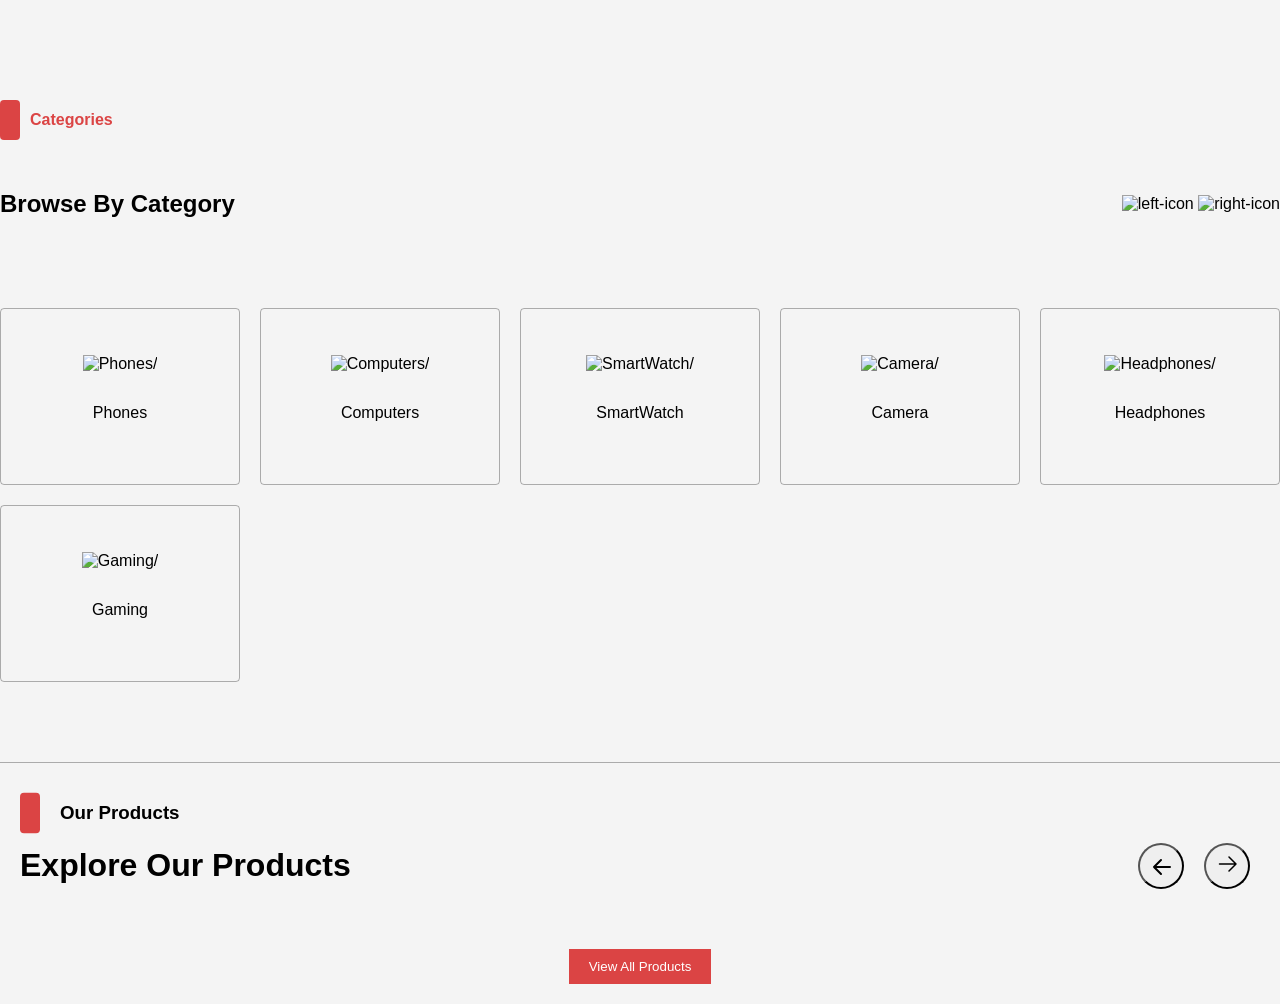
==== index.html @ 9761ca4b "[MA-6]  -added js,html and css for explore products" ====
<!DOCTYPE html>
<html lang="en">
  <head>
    <meta charset="UTF-8" />
    <meta name="viewport" content="width=device-width, initial-scale=1.0" />
    <title>Exclusive E-Commerce</title>
    <link rel="stylesheet" href="styles/shared.css" />
    <link rel="stylesheet" href="styles/index.css" />


  </head>
  <body>
    <div class="homepage-browse-category">
      <div class="homepage-title-boxes">
        <div class="red-box"></div>
        <h4>Categories</h4>
      </div>
      <div class="browse-by-title">
        <h2>Browse By Category</h2>
        <div class="left-right-icons">
          <img
            src="images/Fill With Left Arrow.png"
            alt="left-icon"
            class="move-to-left-icon"
            id="move-to-left-icon-id"
          />
          <img
            src="images/Fill with Right Arrow.png"
            alt="right-icon"
            class="move-to-right-icon"
            id="move-to-right-icon-id"
          />
        </div>
      </div>
      <div class="category-boxes">
        <div class="category-box">
          <img src="images/Category-CellPhone.svg" alt="Phones/" />
          <p>Phones</p>
        </div>
        <div class="category-box">
          <img src="images/Category-Computer.svg" alt="Computers/" />
          <p>Computers</p>
        </div>
        <div class="category-box">
          <img src="images/Category-SmartWatch.svg" alt="SmartWatch/" />
          <p>SmartWatch</p>
        </div>
        <div class="category-box">
          <img src="images/Category-Camera.svg" alt="Camera/" />
          <p>Camera</p>
        </div>
        <div class="category-box">
          <img src="images/Category-Headphone.svg" alt="Headphones/" />
          <p>Headphones</p>
        </div>
        <div class="category-box">
          <img src="images/Category-Gamepad.svg" alt="Gaming/" />
          <p>Gaming</p>
        </div>
      </div>
    </div>
    <section class="product-section">
      <span class="head-span"
        ><img class="head-span-img" src="images/redrec.svg" />
        <h3>Our Products</h3></span
      >

      <div class="header">
        <h1>Explore Our Products</h1>
        <div class="navigation">
          <button id="prevBtn">
            <img class="previmg" src="images/arrow2.svg" />
          </button>
          <button id="nextBtn">
            <img class="previmg" src="images/arrow.svg" />
          </button>
        </div>
      </div>
      <div class="products-container" id="productsContainer"></div>
      <button class="view-all-btn" id="viewAllBtn">View All Products</button>
    </section>
    <div id="notification" class="notification"></div>
    <script src="app.js"></script>
  </body>
</html>
---- styles/index.css ----
.homepage-title-boxes {
  display: flex;
  align-items: center;
  margin-top: 90px;
  margin-bottom: 20px;
}
.homepage-title-boxes div {
  width: 20px;
  height: 40px;
  background-color: #db4444;
  margin-right: 10px;
  border-radius: 4px;
}
.homepage-title-boxes h4 {
  font-family: "Poppins", sans-serif;
  font-weight: 600;
  font-style: normal;
  color: #db4444;
  font-size: 16px;
}
.browse-by-title {
  display: flex;
  justify-content: space-between;
  align-items: center;
  margin-bottom: 70px;
}
.browse-by-container {
  font-family: "Poppins", sans-serif;
}
.category-boxes {
  display: grid;
  grid-template-columns: repeat(auto-fill, minmax(200px, 1fr));
  gap: 20px;
  padding-bottom: 80px;
  border-bottom: 1px solid rgba(0, 0, 0, 0.3);
}
.category-box {
  height: 175px;
  border: 1px solid rgba(0, 0, 0, 0.3);
  display: flex;
  flex-direction: column;
  gap: 15px;
  justify-content: center;
  align-items: center;
  border-radius: 4px;
  transition: transform 0.5s ease;
}
.homepage-browse-category {
  margin: 0 auto;
  max-width: 1300px;
}
body {
  font-family: Arial, sans-serif;
  background-color: #f4f4f4;
  margin: 0;
  padding: 0;
}

.product-section {
  text-align: center;
  padding: 20px;
}

.header {
  display: flex;
  align-items: center;
  justify-content: space-between;
  margin-bottom: 20px;
  flex-wrap: wrap;
}

.header h1 {
  font-size: 2em;
  margin: 0;
}

.navigation {
  display: flex;
}

.products-container {
  display: grid;
  grid-template-columns: repeat(4, 1fr);
  gap: 10px;
  justify-items: center;
  margin-bottom: 20px;
  flex-wrap: wrap;
}

.product {
  background-color: #fff;
  border: 1px solid #ddd;
  padding: 10px;
  box-sizing: border-box;
  text-align: left;
  width: 100%;
}

.product img {
  max-width: 100%;
  height: 200px;
  object-fit: contain;
}

.product h2,
.product p {
  margin: 5px 0;
}

.product .price {
  color: #db4444;
  font-weight: bold;
}

.product .rating {
  display: flex;
  align-items: center;
  justify-content: flex-start;
  gap: 5px;
  color: gold;
}

.product .rating span {
  color: black;
}

.product button {
  margin-top: 10px;
  padding: 10px;
  width: 100%;
  border: none;
  cursor: pointer;
}

.product .wishlist-btn {
  background-color: #00796b;
  color: #fff;
}

.product .cart-btn {
  background-color: #3f51b5;
  color: #fff;
}

.navigation button {
  padding: 10px 10px;
  margin: 0 10px;
  background-color: none;
  color: black;
  cursor: pointer;
  width: 46px;
  height: 46px;
  border-radius: 50px;
  align-items: center;
}

.view-all-btn {
  padding: 10px 20px;
  background-color: #db4444;
  color: #fff;
  border: none;
  cursor: pointer;
  margin-top: 20px;
}

.notification {
  position: fixed;
  bottom: 20px;
  left: 50%;
  transform: translateX(-50%);
  background-color: #333;
  color: #fff;
  padding: 10px 20px;
  display: none;
  z-index: 1000;
  border-radius: 5px;
}

@media screen and (max-width: 600px) {
  .products-container {
    grid-template-columns: repeat(2, 1fr);
  }
}

.head-span {
  display: flex;
  flex-direction: row;
  gap: 20px;
}
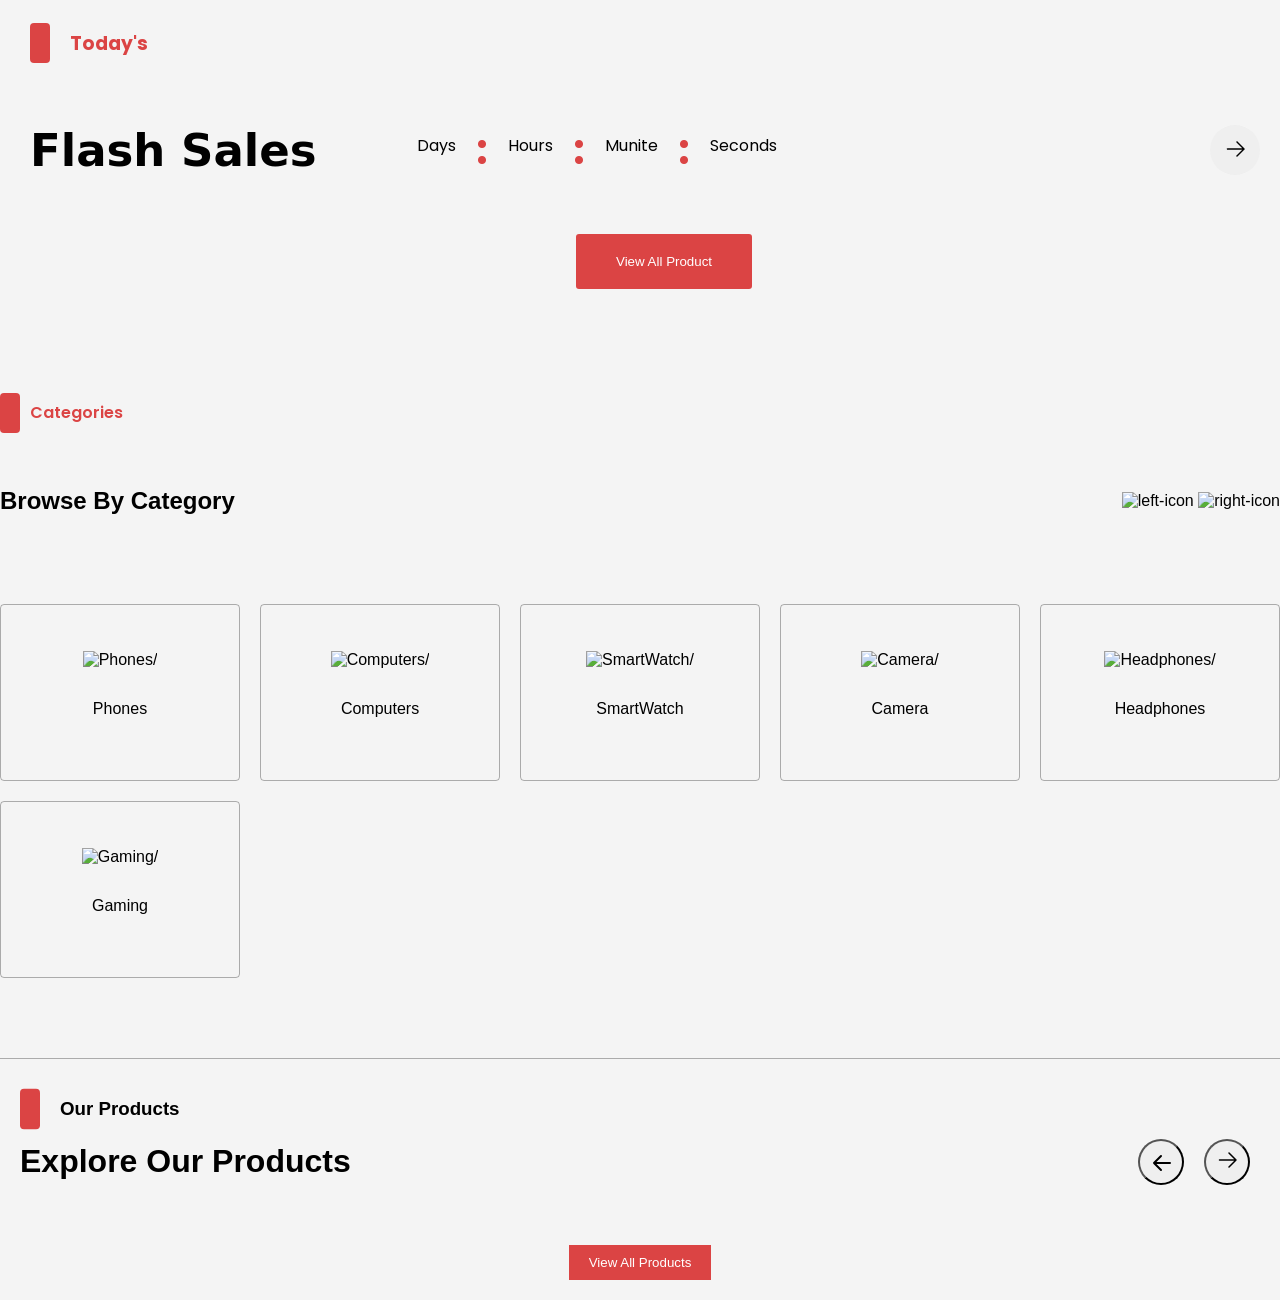
==== commit 80f457f8: "Merge branch 'master' into Taha/MA-6" ====
--- a/index.html
+++ b/index.html
@@ -8,8 +8,67 @@
     <link rel="stylesheet" href="styles/index.css" />
 
 
+    <link rel="preconnect" href="https://fonts.googleapis.com">
+  <link rel="preconnect" href="https://fonts.gstatic.com" crossorigin>
+  <link
+    href="https://fonts.googleapis.com/css2?family=Poppins:ital,wght@0,100;0,200;0,300;0,400;0,500;0,600;0,700;0,800;0,900;1,100;1,200;1,300;1,400;1,500;1,600;1,700;1,800;1,900&display=swap"
+    rel="stylesheet">
+
   </head>
   <body>
+    <!-- Umut Start Today Prodact-->
+  <div class="todaysProduct">
+    <div class="todaysProductTitle">
+      <div class="todaysProductLine"></div>
+      <h3 class="todaysTitle">Today's</h3>
+    </div>
+    <div class="todayFlashSales">
+      <div class="tfsTitle">
+        <h2>Flash Sales</h2>
+      </div>
+      <div class="todayProductTimer">
+        <div class="tfsDays">
+          <p>Days</p>
+          <h2 id="remainingDay"></h2>
+        </div>
+        <div class="tfsSection">
+          <h3>:</h3>
+        </div>
+        <div class="tfsHours">
+          <p>Hours</p>
+          <h2 id="remaininHours"></h2>
+        </div>
+        <div class="tfsSection">
+          <h3>:</h3>
+        </div>
+        <div class="tfsMunite">
+          <p>Munite</p>
+          <h2 id="remaininMinutes"></h2>
+        </div>
+        <div class="tfsSection">
+          <h3>:</h3>
+        </div>
+        <div class="tfsSeconds">
+          <p>Seconds</p>
+          <h2 id="remaininSeconds"></h2>
+        </div>
+        <div class="productDirection">
+          <div class="button-direction-prev">
+            <button class="direction-Button" id="prevButton"><img src="images/left.png" /></button>
+          </div>
+          <div class="button-direction-next">
+            <button class="direction-Button" id="nextButton"><img src="images/right.png" /></button>
+          </div>
+        </div>
+      </div>
+    </div>
+    <div class="product-Flash-Sale-Container" id="productFlashSaleContainer">
+    </div>
+  </div>
+  <div class="productButton">
+    <input type="button" class="productViewButton" value="View All Product">
+  </div>
+  <!-- Umut End Today Prodact-->
     <div class="homepage-browse-category">
       <div class="homepage-title-boxes">
         <div class="red-box"></div>
@@ -82,4 +141,4 @@
     <div id="notification" class="notification"></div>
     <script src="app.js"></script>
   </body>
-</html>
+</html>
--- a/styles/index.css
+++ b/styles/index.css
@@ -49,6 +49,7 @@
   margin: 0 auto;
   max-width: 1300px;
 }
+
 body {
   font-family: Arial, sans-serif;
   background-color: #f4f4f4;
@@ -187,3 +188,214 @@
   flex-direction: row;
   gap: 20px;
 }
+
+/* Umut Start Today's Product*/
+.todaysProduct {
+    position: relative;
+    align-items: center;
+    max-width: 1240px;
+    margin: auto;
+}
+
+.todaysProductTitle {
+    display: flex;
+    gap: 20px;
+    padding: 10px 0 0 10px;
+    text-align: center;
+    align-items: center;
+}
+
+.todaysProductLine {
+    width: 20px;
+    height: 40px;
+    border: 1px;
+    border-radius: 4px;
+    background-color: #DB4444;
+}
+
+.todaysTitle {
+    font-family: "Poppins", sans-serif;
+    color: #DB4444;
+}
+
+.todayFlashSales {
+    display: flex;
+    padding: 10px 0 0 10px;
+    gap: 100px;
+}
+
+.tfsTitle {
+    font-family: "Inter", system-ui, -apple-system, BlinkMacSystemFont, 'Segoe UI', Roboto, Oxygen, Ubuntu, Cantarell, 'Open Sans', 'Helvetica Neue', sans-serif;
+    font-size: 30px;
+}
+
+.todayProductTimer {
+    display: flex;
+    gap: 20px;
+    align-items: center;
+    line-height: 10px;
+    font-family: "Poppins", sans-serif;
+}
+
+.todayProductTimer>div>h2 {
+    font-size: 30px;
+    letter-spacing: 3px;
+}
+
+.tfsSection {
+    font-size: 35px;
+    color: #DB4444;
+}
+
+.productDirection {
+    display: flex;
+    position: absolute;
+    right: 0;
+    border: none;
+    gap: 15px;
+}
+
+.direction-Button {
+    width: 50px;
+    height: 50px;
+    border: none;
+    border-radius: 50%;
+    cursor: pointer;
+}
+
+#prevButton {
+    display: none;
+}
+
+.productViewButton {
+    padding: 20px 40px;
+    margin-left: 45%;
+    margin-right: 45%;
+    margin-top: 20px;
+    border-radius: 3px;
+    border: none;
+    cursor: pointer;
+    background-color: #DB4444;
+    color: #fff;
+}
+
+.product-Flash-Sale-Container {
+    display: flex;
+    max-width: 1300px;
+    overflow-x: auto;
+    gap: 30px;
+}
+
+.product-card {
+    justify-content: center;
+    margin: 10px 10px;
+
+}
+
+.product-Flash-Sale-Container::-webkit-scrollbar {
+    display: none;
+}
+
+.img-container>img {
+    position: relative;
+    overflow: hidden;
+    width: 270px;
+    height: 270px;
+    z-index: -1;
+}
+
+.add-card {
+    transition: all 0s ease-in-out;
+    transform: translate(0, 100%);
+    color: white;
+    text-align: center;
+    cursor: pointer;
+
+}
+
+.img-container:hover .add-card {
+    transition: all 1s ease-in-out;
+    transform: translate(0, 0);
+    background-color: #000000;
+    color: #fff;
+}
+
+.product-title {
+    font-family: "Poppins", sans-serif;
+    font-size: 14px;
+    height: 50px;
+    justify-content: center;
+}
+
+.product-price {
+    display: flex;
+    align-items: center;
+    gap: 10px;
+    font-family: "Poppins", sans-serif;
+    color: #DB4444;
+    height: 30px;
+}
+
+.product-price_block {
+    color: #000000;
+    opacity: 50%;
+    text-decoration: line-through;
+}
+
+.product-stars {
+    display: flex;
+    align-items: center;
+    gap: 10px;
+}
+
+.product-stars_voting {
+    opacity: 50%;
+}
+
+.discountDetails {
+    position: relative;
+    top: -275px;
+    left: 0;
+    background-color: #DB4444;
+    width: 80px;
+    font-size: 20px;
+    text-align: center;
+    color: #fff;
+    font-family: "Poppins", sans-serif;
+    border-radius: 10px;
+    padding: 5px;
+}
+
+.favoriButton {
+    position: relative;
+    top: -380px;
+    right: -220px;
+    width: 20px;
+}
+
+#favori-Button {
+    width: 50px;
+    height: 50px;
+    border-radius: 50%;
+    cursor: pointer;
+    font-size: 40px;
+    color: black;
+    background-color: #fff;
+}
+
+@media (max-width: 900px) {
+    .todayFlashSales {
+        display: grid;
+        grid-template-columns: repeat(1, 1fr);
+        gap: 3px;
+        margin: 0 0 45px 0;
+    }
+
+    .productDirection {
+        left: 170px;
+        bottom: 590px;
+    }
+}
+
+/* Umut Start Today's Product*/
+
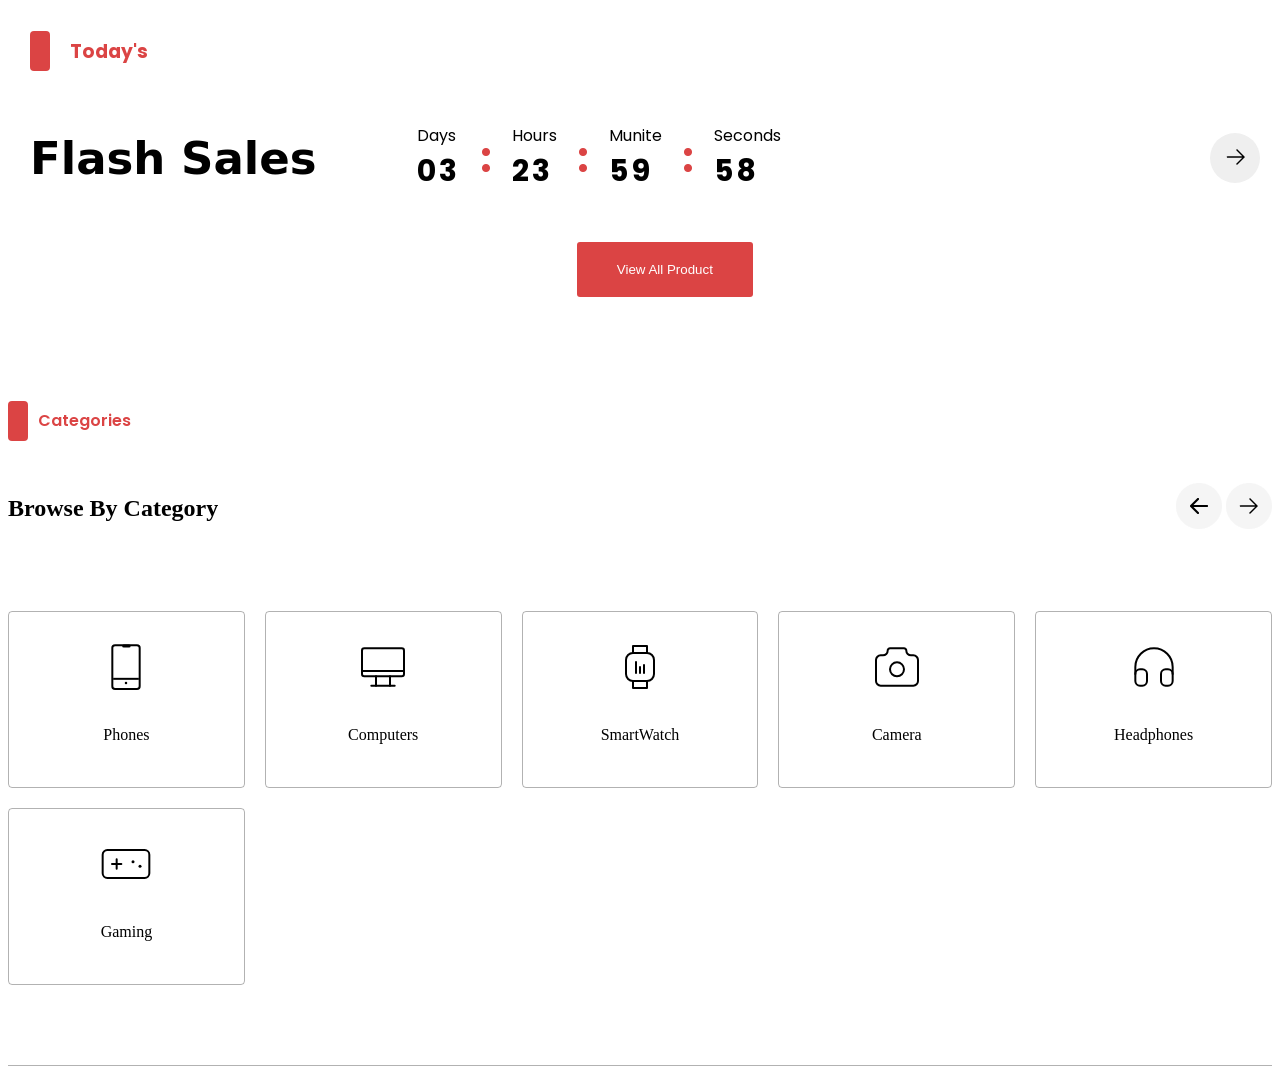
==== commit 426d8725: "Merge branch 'master' into Umut/MA-2-Homepage-Todays-Products" ====
--- a/index.html
+++ b/index.html
@@ -6,14 +6,11 @@
     <title>Exclusive E-Commerce</title>
     <link rel="stylesheet" href="styles/shared.css" />
     <link rel="stylesheet" href="styles/index.css" />
-
-
     <link rel="preconnect" href="https://fonts.googleapis.com">
   <link rel="preconnect" href="https://fonts.gstatic.com" crossorigin>
   <link
     href="https://fonts.googleapis.com/css2?family=Poppins:ital,wght@0,100;0,200;0,300;0,400;0,500;0,600;0,700;0,800;0,900;1,100;1,200;1,300;1,400;1,500;1,600;1,700;1,800;1,900&display=swap"
     rel="stylesheet">
-
   </head>
   <body>
     <!-- Umut Start Today Prodact-->
@@ -118,27 +115,6 @@
         </div>
       </div>
     </div>
-    <section class="product-section">
-      <span class="head-span"
-        ><img class="head-span-img" src="images/redrec.svg" />
-        <h3>Our Products</h3></span
-      >
-
-      <div class="header">
-        <h1>Explore Our Products</h1>
-        <div class="navigation">
-          <button id="prevBtn">
-            <img class="previmg" src="images/arrow2.svg" />
-          </button>
-          <button id="nextBtn">
-            <img class="previmg" src="images/arrow.svg" />
-          </button>
-        </div>
-      </div>
-      <div class="products-container" id="productsContainer"></div>
-      <button class="view-all-btn" id="viewAllBtn">View All Products</button>
-    </section>
-    <div id="notification" class="notification"></div>
     <script src="app.js"></script>
   </body>
 </html>
--- a/styles/index.css
+++ b/styles/index.css
@@ -50,145 +50,6 @@
   max-width: 1300px;
 }
 
-body {
-  font-family: Arial, sans-serif;
-  background-color: #f4f4f4;
-  margin: 0;
-  padding: 0;
-}
-
-.product-section {
-  text-align: center;
-  padding: 20px;
-}
-
-.header {
-  display: flex;
-  align-items: center;
-  justify-content: space-between;
-  margin-bottom: 20px;
-  flex-wrap: wrap;
-}
-
-.header h1 {
-  font-size: 2em;
-  margin: 0;
-}
-
-.navigation {
-  display: flex;
-}
-
-.products-container {
-  display: grid;
-  grid-template-columns: repeat(4, 1fr);
-  gap: 10px;
-  justify-items: center;
-  margin-bottom: 20px;
-  flex-wrap: wrap;
-}
-
-.product {
-  background-color: #fff;
-  border: 1px solid #ddd;
-  padding: 10px;
-  box-sizing: border-box;
-  text-align: left;
-  width: 100%;
-}
-
-.product img {
-  max-width: 100%;
-  height: 200px;
-  object-fit: contain;
-}
-
-.product h2,
-.product p {
-  margin: 5px 0;
-}
-
-.product .price {
-  color: #db4444;
-  font-weight: bold;
-}
-
-.product .rating {
-  display: flex;
-  align-items: center;
-  justify-content: flex-start;
-  gap: 5px;
-  color: gold;
-}
-
-.product .rating span {
-  color: black;
-}
-
-.product button {
-  margin-top: 10px;
-  padding: 10px;
-  width: 100%;
-  border: none;
-  cursor: pointer;
-}
-
-.product .wishlist-btn {
-  background-color: #00796b;
-  color: #fff;
-}
-
-.product .cart-btn {
-  background-color: #3f51b5;
-  color: #fff;
-}
-
-.navigation button {
-  padding: 10px 10px;
-  margin: 0 10px;
-  background-color: none;
-  color: black;
-  cursor: pointer;
-  width: 46px;
-  height: 46px;
-  border-radius: 50px;
-  align-items: center;
-}
-
-.view-all-btn {
-  padding: 10px 20px;
-  background-color: #db4444;
-  color: #fff;
-  border: none;
-  cursor: pointer;
-  margin-top: 20px;
-}
-
-.notification {
-  position: fixed;
-  bottom: 20px;
-  left: 50%;
-  transform: translateX(-50%);
-  background-color: #333;
-  color: #fff;
-  padding: 10px 20px;
-  display: none;
-  z-index: 1000;
-  border-radius: 5px;
-}
-
-@media screen and (max-width: 600px) {
-  .products-container {
-    grid-template-columns: repeat(2, 1fr);
-  }
-}
-
-.head-span {
-  display: flex;
-  flex-direction: row;
-  gap: 20px;
-}
-
 /* Umut Start Today's Product*/
 .todaysProduct {
     position: relative;
@@ -366,14 +227,14 @@
     padding: 5px;
 }
 
-.favoriButton {
+.favori-Button {
     position: relative;
     top: -380px;
     right: -220px;
     width: 20px;
 }
 
-#favori-Button {
+#favoriButton {
     width: 50px;
     height: 50px;
     border-radius: 50%;
@@ -397,5 +258,4 @@
     }
 }
 
-/* Umut Start Today's Product*/
-
+/* Umut Start Today's Product*/
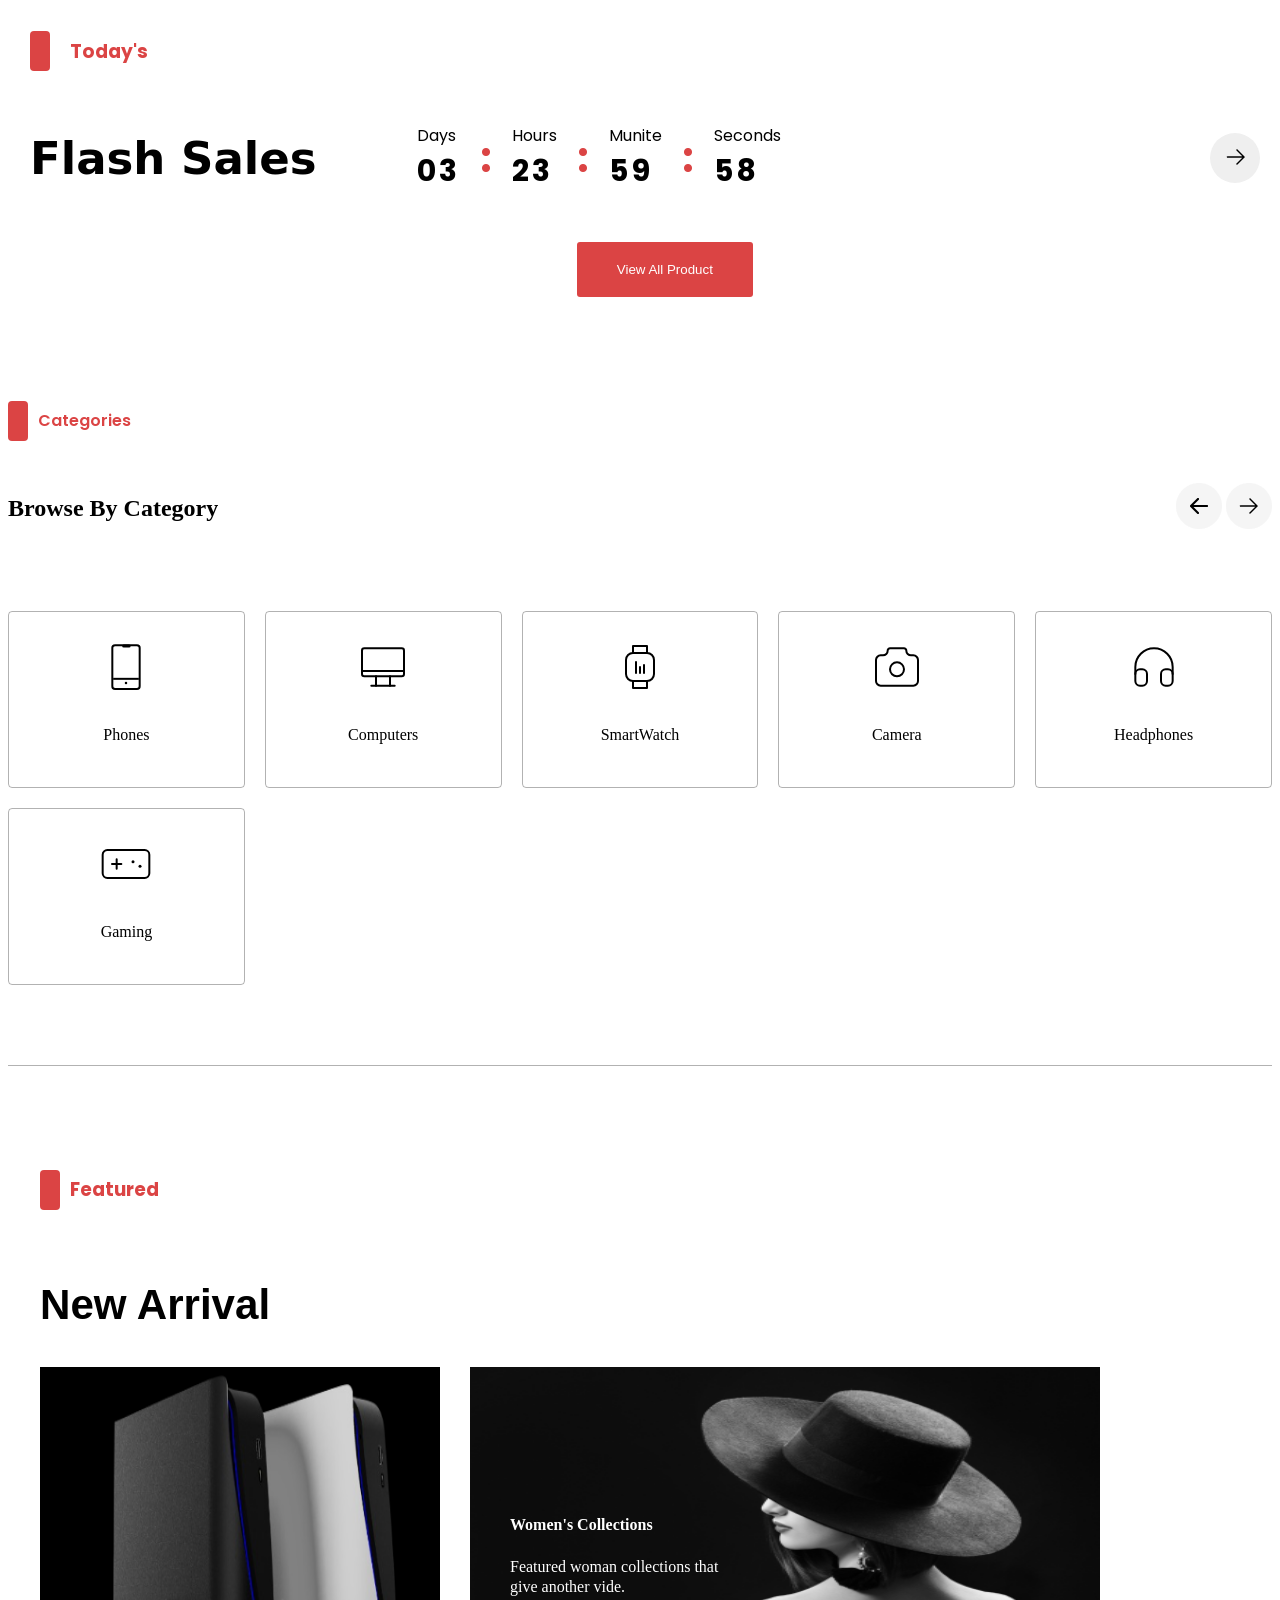
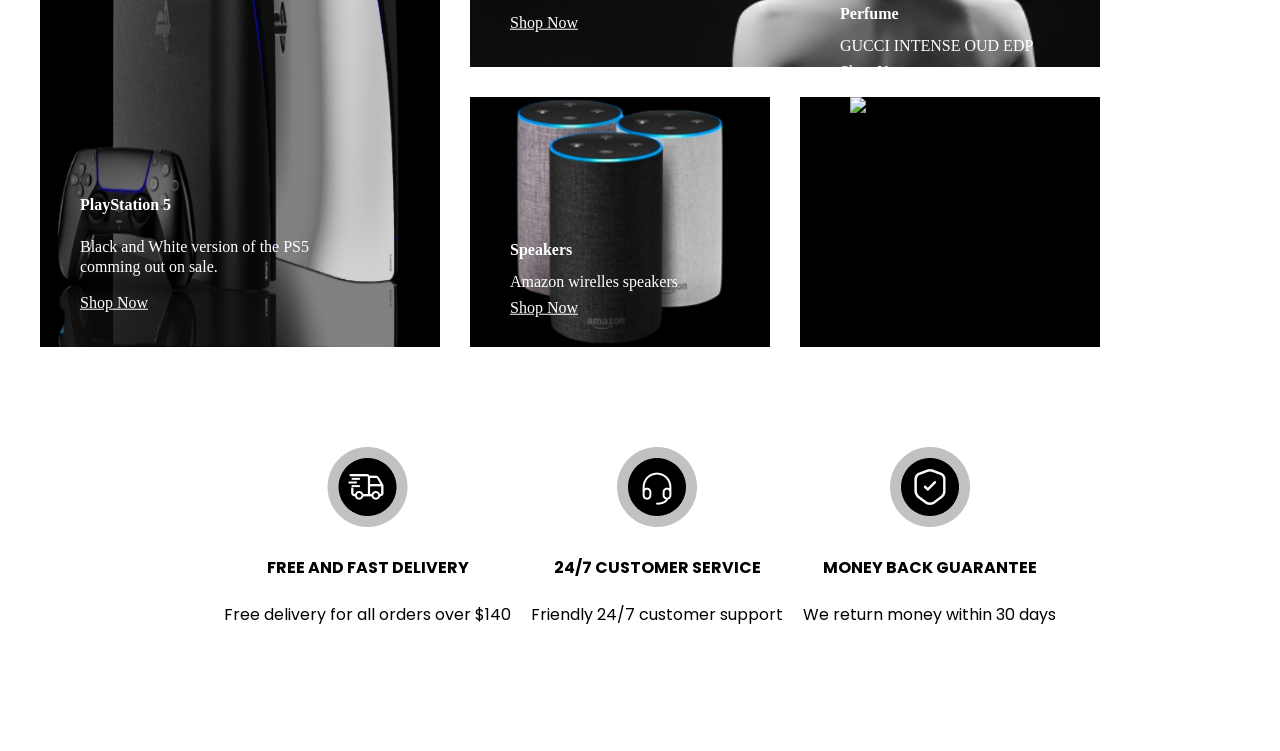
==== commit 83e8d746: "Update [MA-7]-Homepage New Arrivals Htlm & Css" ====
--- a/index.html
+++ b/index.html
@@ -1,19 +1,21 @@
 <!DOCTYPE html>
 <html lang="en">
-  <head>
-    <meta charset="UTF-8" />
-    <meta name="viewport" content="width=device-width, initial-scale=1.0" />
-    <title>Exclusive E-Commerce</title>
-    <link rel="stylesheet" href="styles/shared.css" />
-    <link rel="stylesheet" href="styles/index.css" />
-    <link rel="preconnect" href="https://fonts.googleapis.com">
+
+<head>
+  <meta charset="UTF-8" />
+  <meta name="viewport" content="width=device-width, initial-scale=1.0" />
+  <title>Exclusive E-Commerce</title>
+  <link rel="stylesheet" href="styles/shared.css" />
+  <link rel="stylesheet" href="styles/index.css" />
+  <link rel="preconnect" href="https://fonts.googleapis.com">
   <link rel="preconnect" href="https://fonts.gstatic.com" crossorigin>
   <link
     href="https://fonts.googleapis.com/css2?family=Poppins:ital,wght@0,100;0,200;0,300;0,400;0,500;0,600;0,700;0,800;0,900;1,100;1,200;1,300;1,400;1,500;1,600;1,700;1,800;1,900&display=swap"
     rel="stylesheet">
-  </head>
-  <body>
-    <!-- Umut Start Today Prodact-->
+</head>
+
+<body>
+  <!-- Umut Start Today Prodact-->
   <div class="todaysProduct">
     <div class="todaysProductTitle">
       <div class="todaysProductLine"></div>
@@ -66,55 +68,109 @@
     <input type="button" class="productViewButton" value="View All Product">
   </div>
   <!-- Umut End Today Prodact-->
-    <div class="homepage-browse-category">
-      <div class="homepage-title-boxes">
-        <div class="red-box"></div>
-        <h4>Categories</h4>
+  <div class="homepage-browse-category">
+    <div class="homepage-title-boxes">
+      <div class="red-box"></div>
+      <h4>Categories</h4>
+    </div>
+    <div class="browse-by-title">
+      <h2>Browse By Category</h2>
+      <div class="left-right-icons">
+        <img src="images/Fill With Left Arrow.png" alt="left-icon" class="move-to-left-icon"
+          id="move-to-left-icon-id" />
+        <img src="images/Fill with Right Arrow.png" alt="right-icon" class="move-to-right-icon"
+          id="move-to-right-icon-id" />
       </div>
-      <div class="browse-by-title">
-        <h2>Browse By Category</h2>
-        <div class="left-right-icons">
-          <img
-            src="images/Fill With Left Arrow.png"
-            alt="left-icon"
-            class="move-to-left-icon"
-            id="move-to-left-icon-id"
-          />
-          <img
-            src="images/Fill with Right Arrow.png"
-            alt="right-icon"
-            class="move-to-right-icon"
-            id="move-to-right-icon-id"
-          />
+    </div>
+    <div class="category-boxes">
+      <div class="category-box">
+        <img src="images/Category-CellPhone.svg" alt="Phones/" />
+        <p>Phones</p>
+      </div>
+      <div class="category-box">
+        <img src="images/Category-Computer.svg" alt="Computers/" />
+        <p>Computers</p>
+      </div>
+      <div class="category-box">
+        <img src="images/Category-SmartWatch.svg" alt="SmartWatch/" />
+        <p>SmartWatch</p>
+      </div>
+      <div class="category-box">
+        <img src="images/Category-Camera.svg" alt="Camera/" />
+        <p>Camera</p>
+      </div>
+      <div class="category-box">
+        <img src="images/Category-Headphone.svg" alt="Headphones/" />
+        <p>Headphones</p>
+      </div>
+      <div class="category-box">
+        <img src="images/Category-Gamepad.svg" alt="Gaming/" />
+        <p>Gaming</p>
+      </div>
+    </div>
+  </div>
+  <!-- Umut Start New Arrival-->
+  <div class="homepageNewArrivals">
+    <div class="homepage-title-boxes">
+      <div class="todaysProductLine"></div>
+      <h3 class="todaysTitle">Featured</h3>
+    </div>
+    <div class="new-arrival-title">
+      <h3>New Arrival</h3>
+    </div>
+    <div class="new-arrival-container">
+      <div class="new-arrival-box-ps">
+        <img src="images/ps5.png" alt="PS5" />
+        <div>
+          <h4>PlayStation 5</h4>
+          <p>Black and White version of the PS5 <br> comming out on sale.</p>
+          <a href="#">Shop Now</a>
         </div>
       </div>
-      <div class="category-boxes">
-        <div class="category-box">
-          <img src="images/Category-CellPhone.svg" alt="Phones/" />
-          <p>Phones</p>
+      <div class="new-arrival-box-women">
+        <img src="images/woman.png" alt="woman" />
+        <div>
+          <h4>Women's Collections</h4>
+          <p>Featured woman collections that<br> give another vide.</p>
+          <a href="#">Shop Now</a>
         </div>
-        <div class="category-box">
-          <img src="images/Category-Computer.svg" alt="Computers/" />
-          <p>Computers</p>
+      </div>
+      <div class="new-arrival-box-speakers">
+        <img src="images/sound.png" alt="sound" />
+        <div>
+          <h4>Speakers</h4>
+          <p>Amazon wirelles speakers</p>
+          <a href="#">Shop Now</a>
         </div>
-        <div class="category-box">
-          <img src="images/Category-SmartWatch.svg" alt="SmartWatch/" />
-          <p>SmartWatch</p>
-        </div>
-        <div class="category-box">
-          <img src="images/Category-Camera.svg" alt="Camera/" />
-          <p>Camera</p>
-        </div>
-        <div class="category-box">
-          <img src="images/Category-Headphone.svg" alt="Headphones/" />
-          <p>Headphones</p>
-        </div>
-        <div class="category-box">
-          <img src="images/Category-Gamepad.svg" alt="Gaming/" />
-          <p>Gaming</p>
+      </div>
+      <div class="new-arrival-box-perfume">
+        <img src="images/gucci-perfume.png" alt="perfume" />
+        <div>
+          <h4>Perfume</h4>
+          <p>GUCCI INTENSE OUD EDP</p>
+          <a href="#">Shop Now</a>
         </div>
       </div>
     </div>
+    <div class="hompage-arrival-footer">
+      <div class="arrivalDelivery">
+        <img src="images/car.png" alt="delivery" />
+        <h4>FREE AND FAST DELIVERY</h4>
+        <p>Free delivery for all orders over $140</p>
+      </div>
+      <div class="arrivalServise">
+        <img src="images/Services.png" alt="servise" />
+        <h4>24/7 CUSTOMER SERVICE</h4>
+        <p>Friendly 24/7 customer support</p>
+      </div>
+      <div class="arrivalGuarantee">
+        <img src="images/safe.png" alt="guarantee" />
+        <h4>MONEY BACK GUARANTEE</h4>
+        <P>We return money within 30 days</P>
+      </div>
+    </div>
+    <!-- Umut End New Arrival-->
     <script src="app.js"></script>
-  </body>
+</body>
+
 </html>
--- a/styles/index.css
+++ b/styles/index.css
@@ -1,53 +1,60 @@
 .homepage-title-boxes {
-  display: flex;
-  align-items: center;
-  margin-top: 90px;
-  margin-bottom: 20px;
-}
+    display: flex;
+    align-items: center;
+    margin-top: 90px;
+    margin-bottom: 20px;
+}
+
 .homepage-title-boxes div {
-  width: 20px;
-  height: 40px;
-  background-color: #db4444;
-  margin-right: 10px;
-  border-radius: 4px;
-}
+    width: 20px;
+    height: 40px;
+    background-color: #db4444;
+    margin-right: 10px;
+    border-radius: 4px;
+}
+
 .homepage-title-boxes h4 {
-  font-family: "Poppins", sans-serif;
-  font-weight: 600;
-  font-style: normal;
-  color: #db4444;
-  font-size: 16px;
-}
+    font-family: "Poppins", sans-serif;
+    font-weight: 600;
+    font-style: normal;
+    color: #db4444;
+    font-size: 16px;
+}
+
 .browse-by-title {
-  display: flex;
-  justify-content: space-between;
-  align-items: center;
-  margin-bottom: 70px;
-}
+    display: flex;
+    justify-content: space-between;
+    align-items: center;
+    margin-bottom: 70px;
+}
+
 .browse-by-container {
-  font-family: "Poppins", sans-serif;
-}
+    font-family: "Poppins", sans-serif;
+}
+
 .category-boxes {
-  display: grid;
-  grid-template-columns: repeat(auto-fill, minmax(200px, 1fr));
-  gap: 20px;
-  padding-bottom: 80px;
-  border-bottom: 1px solid rgba(0, 0, 0, 0.3);
-}
+    display: grid;
+    grid-template-columns: repeat(auto-fill, minmax(200px, 1fr));
+    gap: 20px;
+    padding-bottom: 80px;
+    border-bottom: 1px solid rgba(0, 0, 0, 0.3);
+}
+
 .category-box {
-  height: 175px;
-  border: 1px solid rgba(0, 0, 0, 0.3);
-  display: flex;
-  flex-direction: column;
-  gap: 15px;
-  justify-content: center;
-  align-items: center;
-  border-radius: 4px;
-  transition: transform 0.5s ease;
-}
+    height: 175px;
+    border: 1px solid rgba(0, 0, 0, 0.3);
+    display: flex;
+    flex-direction: column;
+    gap: 15px;
+    justify-content: center;
+    align-items: center;
+    border-radius: 4px;
+    transition: transform 0.5s ease;
+}
+
 .homepage-browse-category {
-  margin: 0 auto;
-  max-width: 1300px;
+    margin: 0 auto;
+    max-width: 1300px;
 }
 
 /* Umut Start Today's Product*/
@@ -258,4 +265,173 @@
     }
 }
 
-/* Umut Start Today's Product*/+/* Umut End Today's Product*/
+.homepageNewArrivals{
+    display: flex;
+    flex-direction: column;
+    max-width: 1200px;
+    margin: 0 auto;
+}
+.new-arrival-title{
+    font-family: "Inter", sans-serif;
+    font-size: 36px;
+    line-height: 40px;
+}
+.new-arrival-container {
+    display: grid;
+    grid-template-columns: 400px 300px 300px;
+    grid-template-rows: 300px 250px;
+    grid-column-gap: 30px;
+    grid-row-gap: 30px;
+    width: 1200px;
+}
+ a {
+    color: #fff;
+}
+
+.new-arrival-box-ps {
+    grid-row: span 2;
+    grid-column: span 1;
+    background-color: #000000;
+    width: 100%;
+    height: 100%;
+    z-index: -1;
+    color: #fff;
+}
+.new-arrival-box-ps > img{
+    width: 100%;
+    height: 100%;
+}
+.new-arrival-box-ps > div{
+    position:relative;
+    transform :translate(0, -100%);
+    left: 40px;
+    bottom: 60px;
+    line-height: 20px;
+}
+
+.new-arrival-box-women {
+    grid-row: span 1;
+    grid-column: span 2;
+    background-color: #000000;
+}
+.new-arrival-box-women > img{
+    width: 100%;
+    height: 100%;
+}
+.new-arrival-box-women > div{
+    position:relative;
+    transform :translate(0, -100%);
+    left: 40px;
+    bottom: 60px;
+    color: #fff;
+    line-height: 20px;
+}
+
+.new-arrival-box-speakers {
+    grid-row: span 1;
+    grid-column: span 0.5;
+    background-color: #000000;
+    text-align: center;
+}
+.new-arrival-box-speakers > img{
+    height: 100%;
+}
+.new-arrival-box-speakers > div{
+    position:relative;
+    transform :translate(0, -100%);
+    left: 40px;
+    bottom: 60px;
+    color: #fff;
+    text-align: left;
+    line-height: 10px;
+}
+
+.new-arrival-box-perfume {
+    grid-row: span 1;
+    grid-column: span 0.5;
+    background-color: #000000;
+}
+.new-arrival-box-perfume > img{
+    margin: 0 0 0 50px;
+    height: 100%;
+}
+.new-arrival-box-perfume > div{
+    position:relative;
+    transform :translate(0, -100%);
+    left: 40px;
+    bottom: 60px;
+    color: #fff;
+    line-height: 10px;
+}
+.hompage-arrival-footer{
+    display: flex;
+    justify-content: space-between;
+    align-items: center;
+    text-align: center;
+    margin: 100px auto;
+    font-family: "Poppins", sans-serif;
+    gap: 20px;
+}
+@media (max-width: 700px) {
+    .new-arrival-container {
+        display: grid;
+        grid-template-columns: 300px;
+        grid-template-rows: 300px 300px 300px 300px;
+        grid-column-gap: 10px;
+        grid-row-gap: 10px;
+        width: 900px;
+        max-width: 900px;
+    }
+
+    .new-arrival-box-ps {
+        width: 220%;
+        height: 100%;
+    }
+
+    .new-arrival-box-women {
+        width: 73.5%;
+        background-color: none;
+    }
+
+    .new-arrival-box-speakers {
+        width: 100%;
+        height: 100%;
+    }
+
+    .new-arrival-box-perfume {
+        width: 60%;
+        height: 100%;
+    }
+    .hompage-arrival-footer{
+        max-width: 600px;
+        display: flex;
+        flex-direction: row;
+        justify-content: center;
+        align-items: center;
+        text-align: center;
+        gap: 20px;
+        font-family: "Poppins", sans-serif;
+    }
+
+}
+@media (max-width: 300px) {
+    .new-arrival-container{
+        max-width: 300px;
+        display: flex;
+        flex-direction: column;
+    }
+    .new-arrival-box-ps{
+        width: 100%;
+        height: 20%;
+    }
+    .new-arrival-box-women{
+        width: 100%;
+    }
+    .new-arrival-box-speakers{
+        width: 100%;
+    }
+    .new-arrival-box-perfume{
+        width: 100%;
+    }
+}
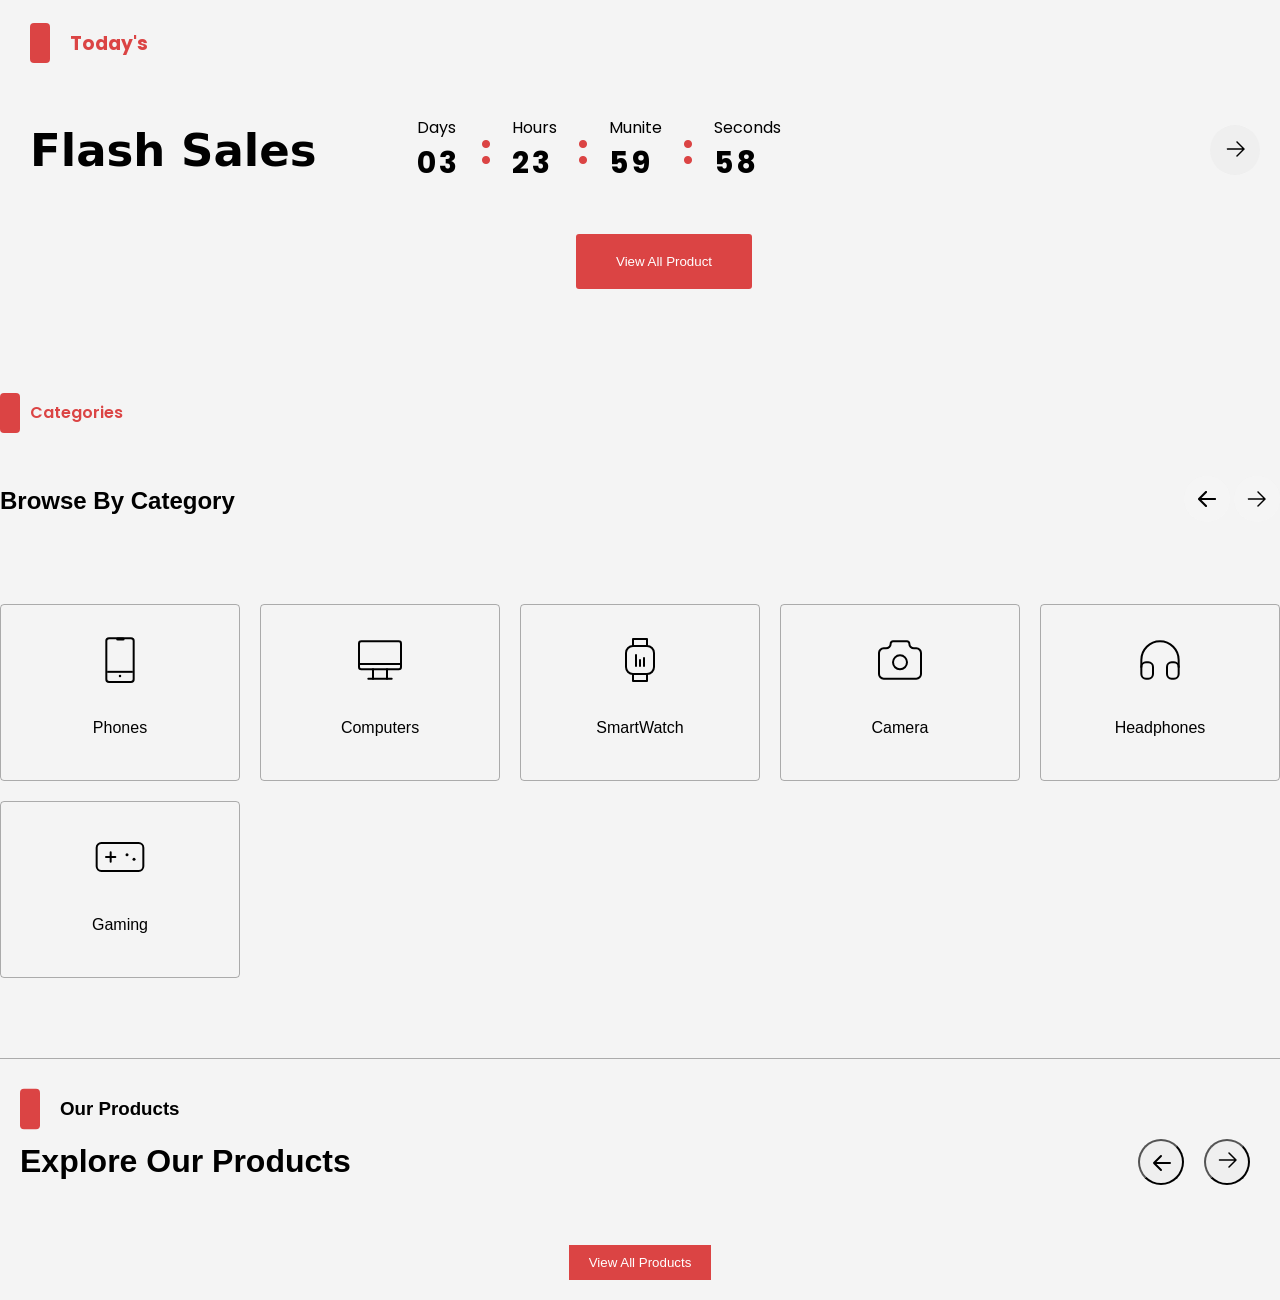
==== commit b6898fc5: "[MA-6]  - fixed image  dimensions and added comments" ====
--- a/index.html
+++ b/index.html
@@ -1,176 +1,150 @@
 <!DOCTYPE html>
 <html lang="en">
+  <head>
+    <meta charset="UTF-8" />
+    <meta name="viewport" content="width=device-width, initial-scale=1.0" />
+    <title>Exclusive E-Commerce</title>
+    <link rel="stylesheet" href="styles/shared.css" />
+    <link rel="stylesheet" href="styles/index.css" />
 
-<head>
-  <meta charset="UTF-8" />
-  <meta name="viewport" content="width=device-width, initial-scale=1.0" />
-  <title>Exclusive E-Commerce</title>
-  <link rel="stylesheet" href="styles/shared.css" />
-  <link rel="stylesheet" href="styles/index.css" />
-  <link rel="preconnect" href="https://fonts.googleapis.com">
-  <link rel="preconnect" href="https://fonts.gstatic.com" crossorigin>
-  <link
-    href="https://fonts.googleapis.com/css2?family=Poppins:ital,wght@0,100;0,200;0,300;0,400;0,500;0,600;0,700;0,800;0,900;1,100;1,200;1,300;1,400;1,500;1,600;1,700;1,800;1,900&display=swap"
-    rel="stylesheet">
-</head>
-
-<body>
-  <!-- Umut Start Today Prodact-->
-  <div class="todaysProduct">
-    <div class="todaysProductTitle">
-      <div class="todaysProductLine"></div>
-      <h3 class="todaysTitle">Today's</h3>
-    </div>
-    <div class="todayFlashSales">
-      <div class="tfsTitle">
-        <h2>Flash Sales</h2>
+    <link rel="preconnect" href="https://fonts.googleapis.com" />
+    <link rel="preconnect" href="https://fonts.gstatic.com" crossorigin />
+    <link
+      href="https://fonts.googleapis.com/css2?family=Poppins:ital,wght@0,100;0,200;0,300;0,400;0,500;0,600;0,700;0,800;0,900;1,100;1,200;1,300;1,400;1,500;1,600;1,700;1,800;1,900&display=swap"
+      rel="stylesheet"
+    />
+  </head>
+  <body>
+    <!-- Umut Start Today Prodact-->
+    <div class="todaysProduct">
+      <div class="todaysProductTitle">
+        <div class="todaysProductLine"></div>
+        <h3 class="todaysTitle">Today's</h3>
       </div>
-      <div class="todayProductTimer">
-        <div class="tfsDays">
-          <p>Days</p>
-          <h2 id="remainingDay"></h2>
+      <div class="todayFlashSales">
+        <div class="tfsTitle">
+          <h2>Flash Sales</h2>
         </div>
-        <div class="tfsSection">
-          <h3>:</h3>
-        </div>
-        <div class="tfsHours">
-          <p>Hours</p>
-          <h2 id="remaininHours"></h2>
-        </div>
-        <div class="tfsSection">
-          <h3>:</h3>
-        </div>
-        <div class="tfsMunite">
-          <p>Munite</p>
-          <h2 id="remaininMinutes"></h2>
-        </div>
-        <div class="tfsSection">
-          <h3>:</h3>
-        </div>
-        <div class="tfsSeconds">
-          <p>Seconds</p>
-          <h2 id="remaininSeconds"></h2>
-        </div>
-        <div class="productDirection">
-          <div class="button-direction-prev">
-            <button class="direction-Button" id="prevButton"><img src="images/left.png" /></button>
+        <div class="todayProductTimer">
+          <div class="tfsDays">
+            <p>Days</p>
+            <h2 id="remainingDay"></h2>
           </div>
-          <div class="button-direction-next">
-            <button class="direction-Button" id="nextButton"><img src="images/right.png" /></button>
+          <div class="tfsSection">
+            <h3>:</h3>
+          </div>
+          <div class="tfsHours">
+            <p>Hours</p>
+            <h2 id="remaininHours"></h2>
+          </div>
+          <div class="tfsSection">
+            <h3>:</h3>
+          </div>
+          <div class="tfsMunite">
+            <p>Munite</p>
+            <h2 id="remaininMinutes"></h2>
+          </div>
+          <div class="tfsSection">
+            <h3>:</h3>
+          </div>
+          <div class="tfsSeconds">
+            <p>Seconds</p>
+            <h2 id="remaininSeconds"></h2>
+          </div>
+          <div class="productDirection">
+            <div class="button-direction-prev">
+              <button class="direction-Button" id="prevButton">
+                <img src="images/left.png" />
+              </button>
+            </div>
+            <div class="button-direction-next">
+              <button class="direction-Button" id="nextButton">
+                <img src="images/right.png" />
+              </button>
+            </div>
           </div>
         </div>
       </div>
+      <div
+        class="product-Flash-Sale-Container"
+        id="productFlashSaleContainer"
+      ></div>
     </div>
-    <div class="product-Flash-Sale-Container" id="productFlashSaleContainer">
+    <div class="productButton">
+      <input type="button" class="productViewButton" value="View All Product" />
     </div>
-  </div>
-  <div class="productButton">
-    <input type="button" class="productViewButton" value="View All Product">
-  </div>
-  <!-- Umut End Today Prodact-->
-  <div class="homepage-browse-category">
-    <div class="homepage-title-boxes">
-      <div class="red-box"></div>
-      <h4>Categories</h4>
-    </div>
-    <div class="browse-by-title">
-      <h2>Browse By Category</h2>
-      <div class="left-right-icons">
-        <img src="images/Fill With Left Arrow.png" alt="left-icon" class="move-to-left-icon"
-          id="move-to-left-icon-id" />
-        <img src="images/Fill with Right Arrow.png" alt="right-icon" class="move-to-right-icon"
-          id="move-to-right-icon-id" />
+    <!-- Umut End Today Prodact-->
+    <div class="homepage-browse-category">
+      <div class="homepage-title-boxes">
+        <div class="red-box"></div>
+        <h4>Categories</h4>
       </div>
-    </div>
-    <div class="category-boxes">
-      <div class="category-box">
-        <img src="images/Category-CellPhone.svg" alt="Phones/" />
-        <p>Phones</p>
-      </div>
-      <div class="category-box">
-        <img src="images/Category-Computer.svg" alt="Computers/" />
-        <p>Computers</p>
-      </div>
-      <div class="category-box">
-        <img src="images/Category-SmartWatch.svg" alt="SmartWatch/" />
-        <p>SmartWatch</p>
-      </div>
-      <div class="category-box">
-        <img src="images/Category-Camera.svg" alt="Camera/" />
-        <p>Camera</p>
-      </div>
-      <div class="category-box">
-        <img src="images/Category-Headphone.svg" alt="Headphones/" />
-        <p>Headphones</p>
-      </div>
-      <div class="category-box">
-        <img src="images/Category-Gamepad.svg" alt="Gaming/" />
-        <p>Gaming</p>
-      </div>
-    </div>
-  </div>
-  <!-- Umut Start New Arrival-->
-  <div class="homepageNewArrivals">
-    <div class="homepage-title-boxes">
-      <div class="todaysProductLine"></div>
-      <h3 class="todaysTitle">Featured</h3>
-    </div>
-    <div class="new-arrival-title">
-      <h3>New Arrival</h3>
-    </div>
-    <div class="new-arrival-container">
-      <div class="new-arrival-box-ps">
-        <img src="images/ps5.png" alt="PS5" />
-        <div>
-          <h4>PlayStation 5</h4>
-          <p>Black and White version of the PS5 <br> comming out on sale.</p>
-          <a href="#">Shop Now</a>
+      <div class="browse-by-title">
+        <h2>Browse By Category</h2>
+        <div class="left-right-icons">
+          <img
+            src="images/Fill With Left Arrow.png"
+            alt="left-icon"
+            class="move-to-left-icon"
+            id="move-to-left-icon-id"
+          />
+          <img
+            src="images/Fill with Right Arrow.png"
+            alt="right-icon"
+            class="move-to-right-icon"
+            id="move-to-right-icon-id"
+          />
         </div>
       </div>
-      <div class="new-arrival-box-women">
-        <img src="images/woman.png" alt="woman" />
-        <div>
-          <h4>Women's Collections</h4>
-          <p>Featured woman collections that<br> give another vide.</p>
-          <a href="#">Shop Now</a>
+      <div class="category-boxes">
+        <div class="category-box">
+          <img src="images/Category-CellPhone.svg" alt="Phones/" />
+          <p>Phones</p>
         </div>
-      </div>
-      <div class="new-arrival-box-speakers">
-        <img src="images/sound.png" alt="sound" />
-        <div>
-          <h4>Speakers</h4>
-          <p>Amazon wirelles speakers</p>
-          <a href="#">Shop Now</a>
+        <div class="category-box">
+          <img src="images/Category-Computer.svg" alt="Computers/" />
+          <p>Computers</p>
         </div>
-      </div>
-      <div class="new-arrival-box-perfume">
-        <img src="images/gucci-perfume.png" alt="perfume" />
-        <div>
-          <h4>Perfume</h4>
-          <p>GUCCI INTENSE OUD EDP</p>
-          <a href="#">Shop Now</a>
+        <div class="category-box">
+          <img src="images/Category-SmartWatch.svg" alt="SmartWatch/" />
+          <p>SmartWatch</p>
+        </div>
+        <div class="category-box">
+          <img src="images/Category-Camera.svg" alt="Camera/" />
+          <p>Camera</p>
+        </div>
+        <div class="category-box">
+          <img src="images/Category-Headphone.svg" alt="Headphones/" />
+          <p>Headphones</p>
+        </div>
+        <div class="category-box">
+          <img src="images/Category-Gamepad.svg" alt="Gaming/" />
+          <p>Gaming</p>
         </div>
       </div>
     </div>
-    <div class="hompage-arrival-footer">
-      <div class="arrivalDelivery">
-        <img src="images/car.png" alt="delivery" />
-        <h4>FREE AND FAST DELIVERY</h4>
-        <p>Free delivery for all orders over $140</p>
+    <!-- MA-6 Start -->
+    <section class="product-section">
+      <span class="head-span">
+        <img class="head-span-img" src="images/redrec.svg" />
+        <h3>Our Products</h3>
+      </span>
+      <div class="header">
+        <h1>Explore Our Products</h1>
+        <div class="navigation">
+          <button id="prevBtn">
+            <img class="previmg" src="images/arrow2.svg" />
+          </button>
+          <button id="nextBtn">
+            <img class="previmg" src="images/arrow.svg" />
+          </button>
+        </div>
       </div>
-      <div class="arrivalServise">
-        <img src="images/Services.png" alt="servise" />
-        <h4>24/7 CUSTOMER SERVICE</h4>
-        <p>Friendly 24/7 customer support</p>
-      </div>
-      <div class="arrivalGuarantee">
-        <img src="images/safe.png" alt="guarantee" />
-        <h4>MONEY BACK GUARANTEE</h4>
-        <P>We return money within 30 days</P>
-      </div>
-    </div>
-    <!-- Umut End New Arrival-->
+      <div class="products-container" id="productsContainer"></div>
+      <button class="view-all-btn" id="viewAllBtn">View All Products</button>
+    </section>
+    <div id="notification" class="notification"></div>
+    <!-- MA-6 Ended -->
     <script src="app.js"></script>
-</body>
-
-</html>+  </body>
+</html>
--- a/styles/index.css
+++ b/styles/index.css
@@ -1,437 +1,409 @@
 .homepage-title-boxes {
-    display: flex;
-    align-items: center;
-    margin-top: 90px;
-    margin-bottom: 20px;
-}
-
+  display: flex;
+  align-items: center;
+  margin-top: 90px;
+  margin-bottom: 20px;
+}
 .homepage-title-boxes div {
-    width: 20px;
-    height: 40px;
-    background-color: #db4444;
-    margin-right: 10px;
-    border-radius: 4px;
-}
-
+  width: 20px;
+  height: 40px;
+  background-color: #db4444;
+  margin-right: 10px;
+  border-radius: 4px;
+}
 .homepage-title-boxes h4 {
-    font-family: "Poppins", sans-serif;
-    font-weight: 600;
-    font-style: normal;
-    color: #db4444;
-    font-size: 16px;
-}
-
+  font-family: "Poppins", sans-serif;
+  font-weight: 600;
+  font-style: normal;
+  color: #db4444;
+  font-size: 16px;
+}
 .browse-by-title {
-    display: flex;
-    justify-content: space-between;
-    align-items: center;
-    margin-bottom: 70px;
-}
-
+  display: flex;
+  justify-content: space-between;
+  align-items: center;
+  margin-bottom: 70px;
+}
 .browse-by-container {
-    font-family: "Poppins", sans-serif;
-}
-
+  font-family: "Poppins", sans-serif;
+}
 .category-boxes {
-    display: grid;
-    grid-template-columns: repeat(auto-fill, minmax(200px, 1fr));
-    gap: 20px;
-    padding-bottom: 80px;
-    border-bottom: 1px solid rgba(0, 0, 0, 0.3);
-}
-
+  display: grid;
+  grid-template-columns: repeat(auto-fill, minmax(200px, 1fr));
+  gap: 20px;
+  padding-bottom: 80px;
+  border-bottom: 1px solid rgba(0, 0, 0, 0.3);
+}
 .category-box {
-    height: 175px;
-    border: 1px solid rgba(0, 0, 0, 0.3);
-    display: flex;
-    flex-direction: column;
-    gap: 15px;
-    justify-content: center;
-    align-items: center;
-    border-radius: 4px;
-    transition: transform 0.5s ease;
-}
-
+  height: 175px;
+  border: 1px solid rgba(0, 0, 0, 0.3);
+  display: flex;
+  flex-direction: column;
+  gap: 15px;
+  justify-content: center;
+  align-items: center;
+  border-radius: 4px;
+  transition: transform 0.5s ease;
+}
 .homepage-browse-category {
-    margin: 0 auto;
-    max-width: 1300px;
-}
+  margin: 0 auto;
+  max-width: 1300px;
+}
+
+/* MA-6  Start */
+
+body {
+  font-family: Arial, sans-serif;
+  background-color: #f4f4f4;
+  margin: 0;
+  padding: 0;
+}
+
+.product-section {
+  text-align: center;
+  padding: 20px;
+}
+
+.header {
+  display: flex;
+  align-items: center;
+  justify-content: space-between;
+  margin-bottom: 20px;
+  flex-wrap: wrap;
+}
+
+.header h1 {
+  font-size: 2em;
+  margin: 0;
+}
+
+.navigation {
+  display: flex;
+}
+
+.products-container {
+  display: grid;
+  grid-template-columns: repeat(4, 1fr);
+  gap: 20px;
+  justify-items: center;
+  justify-content: center;
+  margin-bottom: 20px;
+  flex-wrap: wrap;
+}
+
+.product {
+  background-color: #fff;
+  border: 1px solid #ddd;
+  padding: 10px;
+  box-sizing: border-box;
+  text-align: left;
+  width: 100%;
+  align-items: center;
+}
+
+.product img {
+  width: 270px;
+  height: 150px;
+
+  object-fit: contain;
+}
+
+.product h2,
+.product p {
+  margin: 5px 0;
+}
+
+.product .price {
+  margin-top: 20px;
+  color: #db4444;
+  font-weight: bold;
+}
+
+.product .rating {
+  display: flex;
+  align-items: center;
+  justify-content: flex-start;
+  gap: 5px;
+  color: gold;
+}
+
+.product .rating span {
+  color: black;
+}
+
+.product button {
+  margin-top: 10px;
+  padding: 10px;
+  width: 100%;
+  border: none;
+  cursor: pointer;
+}
+
+.product .wishlist-btn {
+  background-color: #00796b;
+  color: #fff;
+}
+
+.product .cart-btn {
+  background-color: #3f51b5;
+  color: #fff;
+}
+
+.navigation button {
+  padding: 10px 10px;
+  margin: 0 10px;
+  background-color: none;
+  color: black;
+  cursor: pointer;
+  width: 46px;
+  height: 46px;
+  border-radius: 50px;
+  align-items: center;
+}
+
+.view-all-btn {
+  padding: 10px 20px;
+  background-color: #db4444;
+  color: #fff;
+  border: none;
+  cursor: pointer;
+  margin-top: 20px;
+}
+
+.notification {
+  position: fixed;
+  bottom: 20px;
+  left: 50%;
+  transform: translateX(-50%);
+  background-color: #333;
+  color: #fff;
+  padding: 10px 20px;
+  display: none;
+  z-index: 1000;
+  border-radius: 5px;
+}
+
+@media screen and (max-width: 600px) {
+  .products-container {
+    grid-template-columns: repeat(2, 1fr);
+  }
+}
+
+.head-span {
+  display: flex;
+  flex-direction: row;
+  gap: 20px;
+}
+
+/* MA-6 Ended /*
+
+
 
 /* Umut Start Today's Product*/
 .todaysProduct {
-    position: relative;
-    align-items: center;
-    max-width: 1240px;
-    margin: auto;
+  position: relative;
+  align-items: center;
+  max-width: 1240px;
+  margin: auto;
 }
 
 .todaysProductTitle {
-    display: flex;
-    gap: 20px;
-    padding: 10px 0 0 10px;
-    text-align: center;
-    align-items: center;
+  display: flex;
+  gap: 20px;
+  padding: 10px 0 0 10px;
+  text-align: center;
+  align-items: center;
 }
 
 .todaysProductLine {
-    width: 20px;
-    height: 40px;
-    border: 1px;
-    border-radius: 4px;
-    background-color: #DB4444;
+  width: 20px;
+  height: 40px;
+  border: 1px;
+  border-radius: 4px;
+  background-color: #db4444;
 }
 
 .todaysTitle {
-    font-family: "Poppins", sans-serif;
-    color: #DB4444;
+  font-family: "Poppins", sans-serif;
+  color: #db4444;
 }
 
 .todayFlashSales {
-    display: flex;
-    padding: 10px 0 0 10px;
-    gap: 100px;
+  display: flex;
+  padding: 10px 0 0 10px;
+  gap: 100px;
 }
 
 .tfsTitle {
-    font-family: "Inter", system-ui, -apple-system, BlinkMacSystemFont, 'Segoe UI', Roboto, Oxygen, Ubuntu, Cantarell, 'Open Sans', 'Helvetica Neue', sans-serif;
-    font-size: 30px;
+  font-family: "Inter", system-ui, -apple-system, BlinkMacSystemFont, "Segoe UI",
+    Roboto, Oxygen, Ubuntu, Cantarell, "Open Sans", "Helvetica Neue", sans-serif;
+  font-size: 30px;
 }
 
 .todayProductTimer {
-    display: flex;
-    gap: 20px;
-    align-items: center;
-    line-height: 10px;
-    font-family: "Poppins", sans-serif;
-}
-
-.todayProductTimer>div>h2 {
-    font-size: 30px;
-    letter-spacing: 3px;
+  display: flex;
+  gap: 20px;
+  align-items: center;
+  line-height: 10px;
+  font-family: "Poppins", sans-serif;
+}
+
+.todayProductTimer > div > h2 {
+  font-size: 30px;
+  letter-spacing: 3px;
 }
 
 .tfsSection {
-    font-size: 35px;
-    color: #DB4444;
+  font-size: 35px;
+  color: #db4444;
 }
 
 .productDirection {
-    display: flex;
-    position: absolute;
-    right: 0;
-    border: none;
-    gap: 15px;
+  display: flex;
+  position: absolute;
+  right: 0;
+  border: none;
+  gap: 15px;
 }
 
 .direction-Button {
-    width: 50px;
-    height: 50px;
-    border: none;
-    border-radius: 50%;
-    cursor: pointer;
+  width: 50px;
+  height: 50px;
+  border: none;
+  border-radius: 50%;
+  cursor: pointer;
 }
 
 #prevButton {
-    display: none;
+  display: none;
 }
 
 .productViewButton {
-    padding: 20px 40px;
-    margin-left: 45%;
-    margin-right: 45%;
-    margin-top: 20px;
-    border-radius: 3px;
-    border: none;
-    cursor: pointer;
-    background-color: #DB4444;
-    color: #fff;
+  padding: 20px 40px;
+  margin-left: 45%;
+  margin-right: 45%;
+  margin-top: 20px;
+  border-radius: 3px;
+  border: none;
+  cursor: pointer;
+  background-color: #db4444;
+  color: #fff;
 }
 
 .product-Flash-Sale-Container {
-    display: flex;
-    max-width: 1300px;
-    overflow-x: auto;
-    gap: 30px;
+  display: flex;
+  max-width: 1300px;
+  overflow-x: auto;
+  gap: 30px;
 }
 
 .product-card {
-    justify-content: center;
-    margin: 10px 10px;
-
+  justify-content: center;
+  margin: 10px 10px;
 }
 
 .product-Flash-Sale-Container::-webkit-scrollbar {
-    display: none;
-}
-
-.img-container>img {
-    position: relative;
-    overflow: hidden;
-    width: 270px;
-    height: 270px;
-    z-index: -1;
+  display: none;
+}
+
+.img-container > img {
+  position: relative;
+  overflow: hidden;
+  width: 270px;
+  height: 270px;
+  z-index: -1;
 }
 
 .add-card {
-    transition: all 0s ease-in-out;
-    transform: translate(0, 100%);
-    color: white;
-    text-align: center;
-    cursor: pointer;
-
+  transition: all 0s ease-in-out;
+  transform: translate(0, 100%);
+  color: white;
+  text-align: center;
+  cursor: pointer;
 }
 
 .img-container:hover .add-card {
-    transition: all 1s ease-in-out;
-    transform: translate(0, 0);
-    background-color: #000000;
-    color: #fff;
+  transition: all 1s ease-in-out;
+  transform: translate(0, 0);
+  background-color: #000000;
+  color: #fff;
 }
 
 .product-title {
-    font-family: "Poppins", sans-serif;
-    font-size: 14px;
-    height: 50px;
-    justify-content: center;
+  font-family: "Poppins", sans-serif;
+  font-size: 14px;
+  height: 50px;
+  justify-content: center;
 }
 
 .product-price {
-    display: flex;
-    align-items: center;
-    gap: 10px;
-    font-family: "Poppins", sans-serif;
-    color: #DB4444;
-    height: 30px;
+  display: flex;
+  align-items: center;
+  gap: 10px;
+  font-family: "Poppins", sans-serif;
+  color: #db4444;
+  height: 30px;
 }
 
 .product-price_block {
-    color: #000000;
-    opacity: 50%;
-    text-decoration: line-through;
+  color: #000000;
+  opacity: 50%;
+  text-decoration: line-through;
 }
 
 .product-stars {
-    display: flex;
-    align-items: center;
-    gap: 10px;
+  display: flex;
+  align-items: center;
+  gap: 10px;
 }
 
 .product-stars_voting {
-    opacity: 50%;
+  opacity: 50%;
 }
 
 .discountDetails {
-    position: relative;
-    top: -275px;
-    left: 0;
-    background-color: #DB4444;
-    width: 80px;
-    font-size: 20px;
-    text-align: center;
-    color: #fff;
-    font-family: "Poppins", sans-serif;
-    border-radius: 10px;
-    padding: 5px;
-}
-
-.favori-Button {
-    position: relative;
-    top: -380px;
-    right: -220px;
-    width: 20px;
-}
-
-#favoriButton {
-    width: 50px;
-    height: 50px;
-    border-radius: 50%;
-    cursor: pointer;
-    font-size: 40px;
-    color: black;
-    background-color: #fff;
+  position: relative;
+  top: -275px;
+  left: 0;
+  background-color: #db4444;
+  width: 80px;
+  font-size: 20px;
+  text-align: center;
+  color: #fff;
+  font-family: "Poppins", sans-serif;
+  border-radius: 10px;
+  padding: 5px;
+}
+
+.favoriButton {
+  position: relative;
+  top: -380px;
+  right: -220px;
+  width: 20px;
+}
+
+#favori-Button {
+  width: 50px;
+  height: 50px;
+  border-radius: 50%;
+  cursor: pointer;
+  font-size: 40px;
+  color: black;
+  background-color: #fff;
 }
 
 @media (max-width: 900px) {
-    .todayFlashSales {
-        display: grid;
-        grid-template-columns: repeat(1, 1fr);
-        gap: 3px;
-        margin: 0 0 45px 0;
-    }
-
-    .productDirection {
-        left: 170px;
-        bottom: 590px;
-    }
-}
-
-/* Umut End Today's Product*/
-.homepageNewArrivals{
-    display: flex;
-    flex-direction: column;
-    max-width: 1200px;
-    margin: 0 auto;
-}
-.new-arrival-title{
-    font-family: "Inter", sans-serif;
-    font-size: 36px;
-    line-height: 40px;
-}
-.new-arrival-container {
+  .todayFlashSales {
     display: grid;
-    grid-template-columns: 400px 300px 300px;
-    grid-template-rows: 300px 250px;
-    grid-column-gap: 30px;
-    grid-row-gap: 30px;
-    width: 1200px;
-}
- a {
-    color: #fff;
-}
-
-.new-arrival-box-ps {
-    grid-row: span 2;
-    grid-column: span 1;
-    background-color: #000000;
-    width: 100%;
-    height: 100%;
-    z-index: -1;
-    color: #fff;
-}
-.new-arrival-box-ps > img{
-    width: 100%;
-    height: 100%;
-}
-.new-arrival-box-ps > div{
-    position:relative;
-    transform :translate(0, -100%);
-    left: 40px;
-    bottom: 60px;
-    line-height: 20px;
-}
-
-.new-arrival-box-women {
-    grid-row: span 1;
-    grid-column: span 2;
-    background-color: #000000;
-}
-.new-arrival-box-women > img{
-    width: 100%;
-    height: 100%;
-}
-.new-arrival-box-women > div{
-    position:relative;
-    transform :translate(0, -100%);
-    left: 40px;
-    bottom: 60px;
-    color: #fff;
-    line-height: 20px;
-}
-
-.new-arrival-box-speakers {
-    grid-row: span 1;
-    grid-column: span 0.5;
-    background-color: #000000;
-    text-align: center;
-}
-.new-arrival-box-speakers > img{
-    height: 100%;
-}
-.new-arrival-box-speakers > div{
-    position:relative;
-    transform :translate(0, -100%);
-    left: 40px;
-    bottom: 60px;
-    color: #fff;
-    text-align: left;
-    line-height: 10px;
-}
-
-.new-arrival-box-perfume {
-    grid-row: span 1;
-    grid-column: span 0.5;
-    background-color: #000000;
-}
-.new-arrival-box-perfume > img{
-    margin: 0 0 0 50px;
-    height: 100%;
-}
-.new-arrival-box-perfume > div{
-    position:relative;
-    transform :translate(0, -100%);
-    left: 40px;
-    bottom: 60px;
-    color: #fff;
-    line-height: 10px;
-}
-.hompage-arrival-footer{
-    display: flex;
-    justify-content: space-between;
-    align-items: center;
-    text-align: center;
-    margin: 100px auto;
-    font-family: "Poppins", sans-serif;
-    gap: 20px;
-}
-@media (max-width: 700px) {
-    .new-arrival-container {
-        display: grid;
-        grid-template-columns: 300px;
-        grid-template-rows: 300px 300px 300px 300px;
-        grid-column-gap: 10px;
-        grid-row-gap: 10px;
-        width: 900px;
-        max-width: 900px;
-    }
-
-    .new-arrival-box-ps {
-        width: 220%;
-        height: 100%;
-    }
-
-    .new-arrival-box-women {
-        width: 73.5%;
-        background-color: none;
-    }
-
-    .new-arrival-box-speakers {
-        width: 100%;
-        height: 100%;
-    }
-
-    .new-arrival-box-perfume {
-        width: 60%;
-        height: 100%;
-    }
-    .hompage-arrival-footer{
-        max-width: 600px;
-        display: flex;
-        flex-direction: row;
-        justify-content: center;
-        align-items: center;
-        text-align: center;
-        gap: 20px;
-        font-family: "Poppins", sans-serif;
-    }
-
-}
-@media (max-width: 300px) {
-    .new-arrival-container{
-        max-width: 300px;
-        display: flex;
-        flex-direction: column;
-    }
-    .new-arrival-box-ps{
-        width: 100%;
-        height: 20%;
-    }
-    .new-arrival-box-women{
-        width: 100%;
-    }
-    .new-arrival-box-speakers{
-        width: 100%;
-    }
-    .new-arrival-box-perfume{
-        width: 100%;
-    }
-}+    grid-template-columns: repeat(1, 1fr);
+    gap: 3px;
+    margin: 0 0 45px 0;
+  }
+
+  .productDirection {
+    left: 170px;
+    bottom: 590px;
+  }
+}
+
+/* Umut Start Today's Product*/
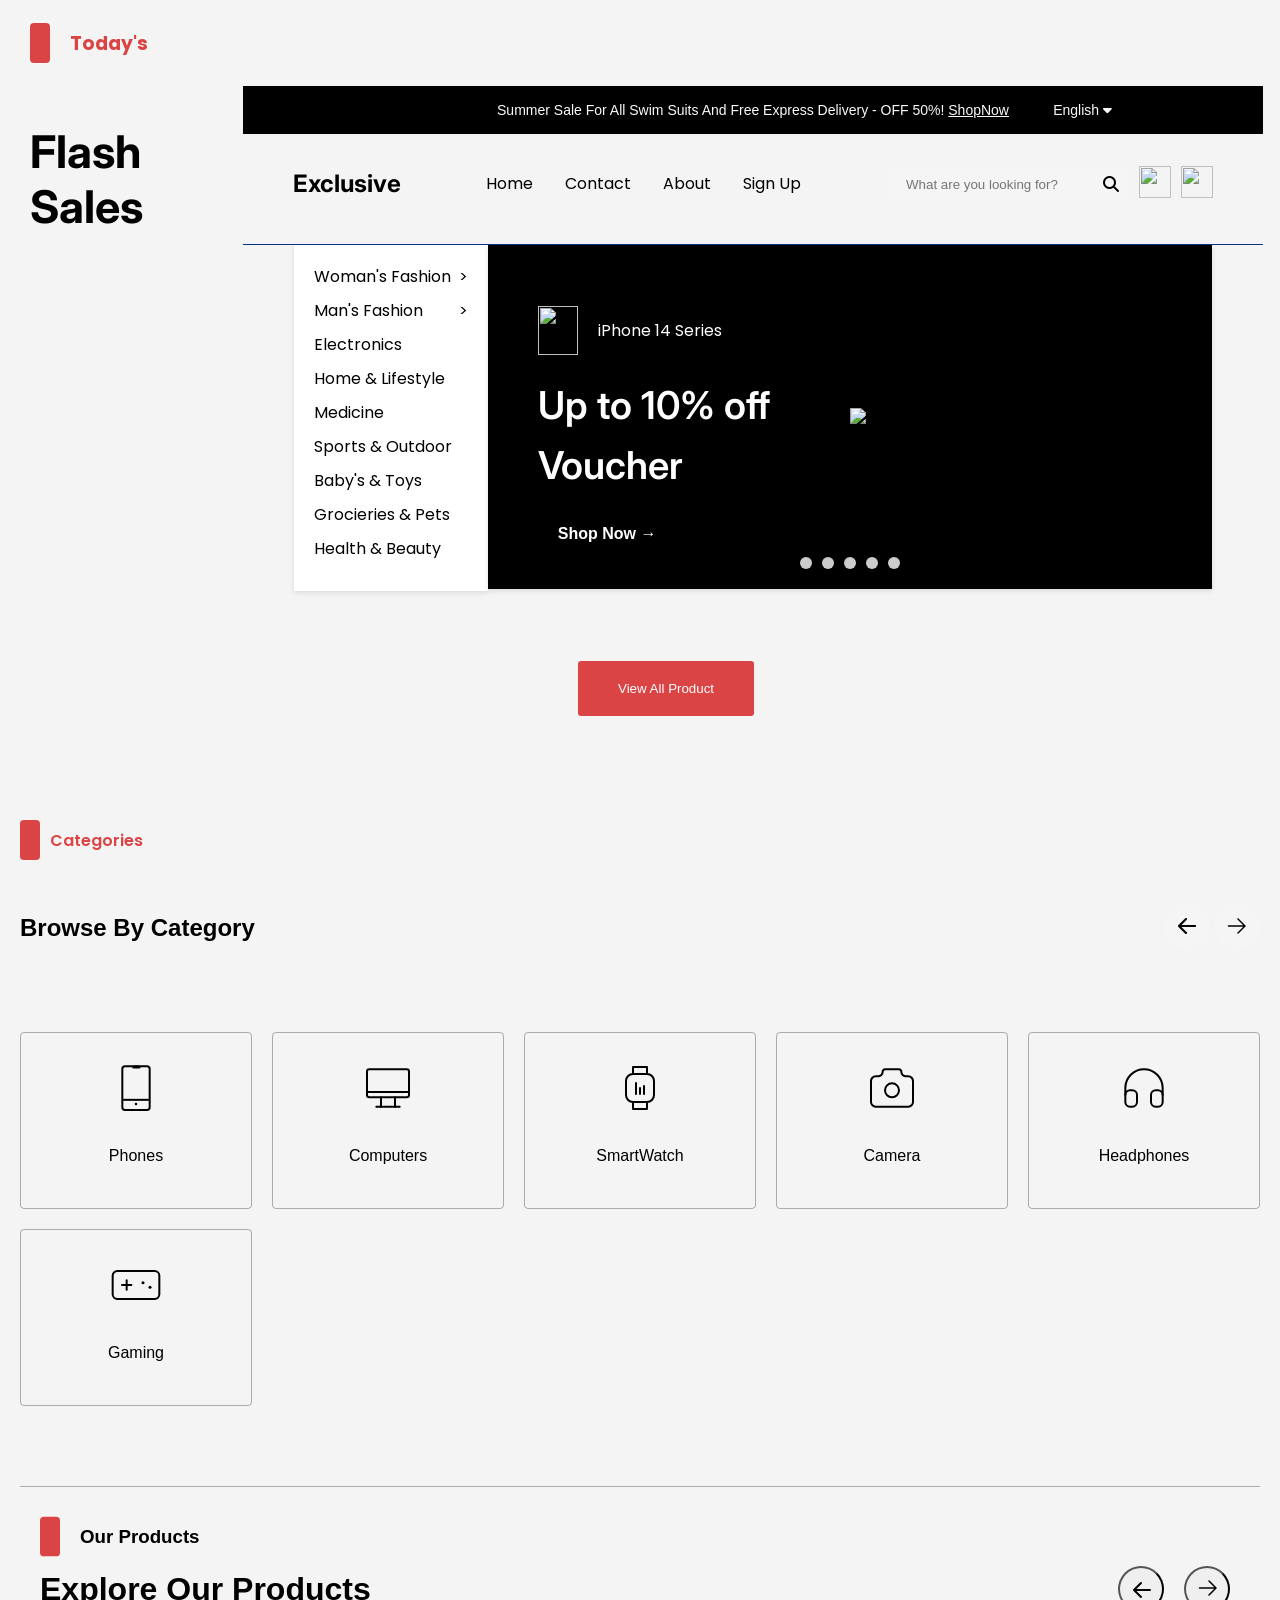
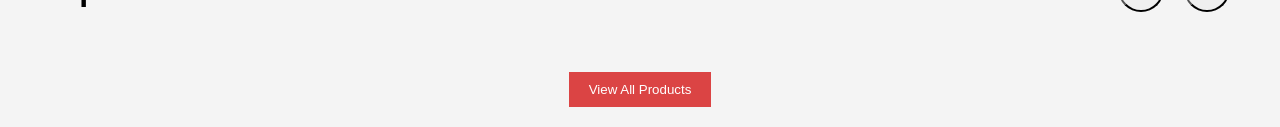
==== commit bacb8dbf: "Merge branch 'master' into Taha/MA-6" ====
--- a/index.html
+++ b/index.html
@@ -6,6 +6,7 @@
     <title>Exclusive E-Commerce</title>
     <link rel="stylesheet" href="styles/shared.css" />
     <link rel="stylesheet" href="styles/index.css" />
+
 
     <link rel="preconnect" href="https://fonts.googleapis.com" />
     <link rel="preconnect" href="https://fonts.gstatic.com" crossorigin />
@@ -25,6 +26,203 @@
         <div class="tfsTitle">
           <h2>Flash Sales</h2>
         </div>
+
+    <link rel="preconnect" href="https://fonts.googleapis.com" />
+    <link rel="preconnect" href="https://fonts.gstatic.com" crossorigin />
+    <link
+      href="https://fonts.googleapis.com/css2?family=Inter:wght@100..900&family=Poppins:ital,wght@0,100;0,200;0,300;0,400;0,500;0,600;0,700;0,800;0,900;1,100;1,200;1,300;1,400;1,500;1,600;1,700;1,800;1,900&display=swap"
+      rel="stylesheet"
+    />
+    <link
+      rel="stylesheet"
+      href="https://cdnjs.cloudflare.com/ajax/libs/font-awesome/6.5.2/css/all.min.css"
+    />
+  </head>
+  <body>
+    <!--Erkin Homepage Header START-->
+    <div class="homepage-header">
+      <div class="hh-top">
+        <div>
+          <h3 class="hh-top-title hh-tt">
+            Summer Sale For All Swim Suits And Free Express Delivery - OFF 50%!
+            <a class="hh-top-title" href=""><u>ShopNow</u></a>
+          </h3>
+        </div>
+        <div class="hh-top-title hh-lang">
+          <a href="#">English <i class="fa-solid fa-caret-down"></i></a>
+        </div>
+      </div>
+      <div class="hh-nav">
+        <div class="hh-logo"><a href="">Exclusive</a></div>
+
+        <ul class="hh-links hh-hide">
+          <li><a href="">Home</a></li>
+          <li><a href="">Contact</a></li>
+          <li><a href="">About</a></li>
+          <li><a href="">Sign Up</a></li>
+        </ul>
+        <div class="hh-input-box hh-hide">
+          <div class="hh-input-wrapper">
+            <input
+              class="hh-input"
+              id="hhSearchInput"
+              type="text"
+              placeholder="What are you looking for?"
+            />
+            <i class="fa-solid fa-magnifying-glass hh-icon"></i>
+            <div id="hhSearchResult" class="hh-search-dropdown"></div>
+          </div>
+          <a href="wishlist.html"
+            ><img src="images/wishlist-icon.svg" alt=""
+          /></a>
+          <a href="cart.html"><img src="images/cart-icon.svg" alt="" /></a>
+        </div>
+        <li class="hh-menu-button">
+          <a href=""
+            ><svg
+              xmlns="http://www.w3.org/2000/svg"
+              height="26px"
+              viewBox="0 -960 960 960"
+              width="26px"
+              fill="#5f6368"
+            >
+              <path
+                d="M120-240v-80h720v80H120Zm0-200v-80h720v80H120Zm0-200v-80h720v80H120Z"
+              /></svg
+          ></a>
+        </li>
+        <ul class="hh-links hh-links-copy">
+          <li class="hh-close-button">
+            <a href=""
+              ><svg
+                xmlns="http://www.w3.org/2000/svg"
+                height="26px"
+                viewBox="0 -960 960 960"
+                width="26px"
+                fill="#5f6368"
+              >
+                <path
+                  d="m256-200-56-56 224-224-224-224 56-56 224 224 224-224 56 56-224 224 224 224-56 56-224-224-224 224Z"
+                /></svg
+            ></a>
+          </li>
+          <li><a href="">Home</a></li>
+          <li><a href="">Contact</a></li>
+          <li><a href="">About</a></li>
+          <li><a href="">Sign Up</a></li>
+          <li>
+            <input
+              class="hh-input"
+              id="hhResponsiveSearchInput"
+              type="text"
+              placeholder="What are you looking for?"
+            />
+            <div id="hhResponsiveSearchResult" class="hh-search-dropdown"></div>
+          </li>
+          <li>
+            <a href="wishlist.html"
+              ><img src="images/wishlist-icon.svg" alt=""
+            /></a>
+          </li>
+          <li>
+            <a href="cart.html"><img src="images/cart-icon.svg" alt="" /></a>
+          </li>
+        </ul>
+      </div>
+
+      <div class="hh-nav-line"></div>
+      <div class="hh-media">
+        <div class="hh-sidebar">
+          <ul class="hh-sidebar-links">
+            <li>
+              <a href="">Woman's Fashion <span class="hh-arrow">></span></a>
+            </li>
+            <li>
+              <a href="">Man's Fashion <span class="hh-arrow">></span></a>
+            </li>
+            <li><a href="">Electronics</a></li>
+            <li><a href="">Home & Lifestyle</a></li>
+            <li><a href="">Medicine</a></li>
+            <li><a href="">Sports & Outdoor</a></li>
+            <li><a href="">Baby's & Toys</a></li>
+            <li><a href="">Grocieries & Pets</a></li>
+            <li><a href="">Health & Beauty</a></li>
+          </ul>
+        </div>
+        <div class="hh-slider-container">
+          <div class="hh-slides">
+            <div class="hh-slide hh-ss">
+              <div class="hh-text-content">
+                <div class="hh-text-header">
+                  <img src="images/apple-icon.svg" alt="" />
+                  <h1 class="hh-title">iPhone 14 Series</h1>
+                </div>
+                <p>Up to 10% off Voucher</p>
+                <a href="#" class="hh-shop-now"
+                  >Shop Now <span class="arrow">&rarr;</span></a
+                >
+              </div>
+              <img
+                class="hh-slide-image"
+                src="images/iphone-pink.png"
+                alt="iPhone 14"
+              />
+            </div>
+            <div class="hh-slide hh-ss">
+              <div class="hh-text-content">
+                <h1>Gucci Perfume</h1>
+                <p>Up to 10% off Voucher</p>
+                <a href="#" class="hh-shop-now">Shop Now</a>
+              </div>
+              <img src="images/gucci-perfume.png" alt="" />
+            </div>
+            <div class="hh-slide hh-ss">
+              <div class="hh-text-content">
+                <h1>Playstation 5</h1>
+                <p>Up to 10% off Voucher</p>
+                <a href="#" class="hh-shop-now">Shop Now</a>
+              </div>
+              <img src="images/playstation5.png" alt="" />
+            </div>
+            <div class="hh-slide hh-ss">
+              <div class="hh-text-content">
+                <h1>Speakers</h1>
+                <p>Up to 10% off Voucher</p>
+                <a href="#" class="hh-shop-now">Shop Now</a>
+              </div>
+              <img src="images/speakers.png" alt="" />
+            </div>
+            <div class="hh-slide hh-ss">
+              <div class="hh-text-content">
+                <h1>Woman With Hat</h1>
+                <p>Up to 10% off Voucher</p>
+                <a href="#" class="hh-shop-now">Shop Now</a>
+              </div>
+              <img src="images/woman-with-hat.png" alt="" />
+            </div>
+          </div>
+          <div class="hh-media-navigation">
+            <button class="hh-nav-button" onclick="showSlide(0)"></button>
+            <button class="hh-nav-button" onclick="showSlide(1)"></button>
+            <button class="hh-nav-button" onclick="showSlide(2)"></button>
+            <button class="hh-nav-button" onclick="showSlide(3)"></button>
+            <button class="hh-nav-button" onclick="showSlide(4)"></button>
+          </div>
+        </div>
+      </div>
+    </div>
+    <!--Erkin Homepage Header END-->
+    <!-- Umut Start Today Prodact-->
+    <div class="todaysProduct">
+      <div class="todaysProductTitle">
+        <div class="todaysProductLine"></div>
+        <h3 class="todaysTitle">Today's</h3>
+      </div>
+      <div class="todayFlashSales">
+        <div class="tfsTitle">
+          <h2>Flash Sales</h2>
+        </div>
+
         <div class="todayProductTimer">
           <div class="tfsDays">
             <p>Days</p>
@@ -32,6 +230,7 @@
           </div>
           <div class="tfsSection">
             <h3>:</h3>
+
           </div>
           <div class="tfsHours">
             <p>Hours</p>
@@ -51,6 +250,27 @@
             <p>Seconds</p>
             <h2 id="remaininSeconds"></h2>
           </div>
+
+          </div>
+          <div class="tfsHours">
+            <p>Hours</p>
+            <h2 id="remaininHours"></h2>
+          </div>
+          <div class="tfsSection">
+            <h3>:</h3>
+          </div>
+          <div class="tfsMunite">
+            <p>Munite</p>
+            <h2 id="remaininMinutes"></h2>
+          </div>
+          <div class="tfsSection">
+            <h3>:</h3>
+          </div>
+          <div class="tfsSeconds">
+            <p>Seconds</p>
+            <h2 id="remaininSeconds"></h2>
+          </div>
+
           <div class="productDirection">
             <div class="button-direction-prev">
               <button class="direction-Button" id="prevButton">
--- a/styles/shared.css
+++ b/styles/shared.css
@@ -0,0 +1,8 @@
+li {
+  list-style-type: none;
+}
+
+a {
+  text-decoration: none;
+  color: inherit;
+}
--- a/styles/index.css
+++ b/styles/index.css
@@ -1,3 +1,364 @@
+/* Erkin Homepage Header START */
+.homepage-header {
+  margin-bottom: 50px;
+}
+.homepage-header * {
+  margin: 0;
+  padding: 0;
+  box-sizing: border-box;
+}
+.hh-top {
+  display: flex;
+  justify-content: center;
+  align-items: center;
+  position: relative;
+  border: 1px solid #000;
+  background-color: #000;
+  width: 100%;
+  height: 48px;
+}
+.hh-top-title {
+  color: #fafafa;
+  font-size: 14px;
+  line-height: 21px;
+  font-weight: 400;
+}
+.hh-lang {
+  position: absolute;
+  right: 150px;
+}
+.hh-nav {
+  width: 100%;
+  height: 38px;
+  max-width: 1170px;
+  margin: 0 auto;
+  padding: 50px;
+  display: flex;
+  align-items: center;
+  justify-content: space-between;
+}
+.hh-logo {
+  font-family: "Inter", sans-serif;
+  color: #000000;
+  font-weight: 700;
+  font-size: 24px;
+  line-height: 24px;
+}
+.hh-links {
+  display: flex;
+  gap: 2rem;
+  font-family: "Poppins", sans-serif;
+  font-weight: 400;
+  font-size: 16px;
+  line-height: 24px;
+}
+.hh-links a:hover {
+  text-decoration: underline;
+}
+.hh-input-box {
+  display: flex;
+  align-items: center;
+}
+
+.hh-input-wrapper {
+  width: 100%;
+  position: relative;
+  flex-grow: 1;
+}
+
+.hh-input {
+  width: 243px;
+  height: 38px;
+  border: none;
+  padding: 7px 30px 7px 20px;
+  background-color: #f5f5f5;
+}
+
+.hh-icon {
+  position: absolute;
+  right: 10px;
+  top: 50%;
+  transform: translateY(-50%);
+  pointer-events: none;
+}
+
+.hh-input-box img {
+  margin-left: 10px;
+  width: 32px;
+  height: 32px;
+}
+
+.hh-search-dropdown {
+  position: absolute;
+  width: 100%;
+  max-height: 300px;
+  background-color: #fff;
+  overflow-y: auto;
+  z-index: 1000;
+  margin-top: 5px;
+  box-shadow: 0 2px 5px rgba(0, 0, 0, 0.1);
+  box-sizing: border-box;
+}
+
+.product {
+  display: flex;
+  align-items: center;
+  padding: 10px;
+  border-bottom: 1px solid #eee;
+}
+
+.product img {
+  max-width: 50px;
+  max-height: 50px;
+  margin-right: 10px;
+}
+
+.product h3 {
+  font-size: 14px;
+  margin: 0;
+  flex-grow: 1;
+  white-space: nowrap;
+  overflow: hidden;
+  text-overflow: ellipsis;
+}
+
+.product p {
+  font-size: 14px;
+  margin: 0;
+  color: #555;
+  white-space: nowrap;
+  overflow: hidden;
+  text-overflow: ellipsis;
+}
+.product-link {
+  display: block;
+  text-decoration: none;
+  color: inherit;
+}
+
+.product-link:hover .product {
+  background-color: #eef5ff;
+}
+.hh-nav-line {
+  width: 100%;
+  height: 1px;
+  background-color: #003285;
+  margin-top: 10px;
+}
+.hh-media-line {
+  width: 1px;
+  height: 100%;
+  background-color: #f5f5f5;
+  margin-left: 20px;
+  margin-right: 20px;
+}
+.hh-media {
+  display: flex;
+  width: 90%;
+  max-width: 1200px;
+  margin: auto;
+  background-color: #f4f4f4;
+}
+.hh-sidebar {
+  width: 25%;
+  background-color: #fff;
+  box-shadow: 0 2px 5px rgba(0, 0, 0, 0.1);
+  padding: 20px;
+}
+.hh-sidebar-links {
+  font-family: "Poppins", sans-serif;
+  font-weight: 400;
+  font-size: 16px;
+  line-height: 24px;
+  color: #000000;
+}
+.hh-sidebar-links li {
+  margin-bottom: 10px;
+}
+.hh-sidebar-links a {
+  display: flex;
+  justify-content: space-between;
+  align-items: center;
+  transition: color 0.3s;
+}
+.hh-sidebar-links a:hover {
+  color: #007bff;
+}
+.hh-arrow {
+  font-size: 16px;
+  transition: transform 0.3s;
+}
+.hh-sidebar-links a:hover .arrow {
+  transform: translateX(5px);
+}
+.hh-slider-container {
+  position: relative;
+  width: 892px;
+  height: 344px;
+  overflow: hidden;
+  box-shadow: 0 2px 5px rgba(0, 0, 0, 0.1);
+  background-color: #fff;
+}
+
+.hh-slides {
+  display: flex;
+  transition: transform 0.5s ease-in-out;
+  width: 100%;
+  height: 100%;
+}
+
+.hh-slide {
+  display: flex;
+  align-items: center;
+  min-width: 100%;
+  height: 100%;
+}
+
+.hh-text-content {
+  width: 50%;
+  padding: 20px;
+  color: #fff;
+  background-color: #000;
+  display: flex;
+  flex-direction: column;
+  justify-content: center;
+  gap: 20px;
+  padding: 25px 0 0 50px;
+}
+
+.hh-text-content img {
+  width: 40px;
+  height: 49px;
+}
+
+.hh-text-content p {
+  font-family: "Inter", sans-serif;
+  font-weight: 600;
+  font-size: clamp(24px, 3vw, 48px);
+  line-height: 60px;
+}
+.hh-text-header {
+  display: flex;
+  gap: 20px;
+}
+.hh-title {
+  font-family: "Poppins", sans-serif;
+  font-weight: 400;
+  font-size: clamp(12px, 2vw, 16px);
+  line-height: 24px;
+  align-content: center;
+}
+.hh-shop-now {
+  display: inline-block;
+  padding: 10px 20px;
+  color: #fff;
+  border-radius: 5px;
+  font-weight: bold;
+}
+
+.hh-media-navigation {
+  position: absolute;
+  bottom: 20px;
+  left: 50%;
+  transform: translateX(-50%);
+  display: flex;
+  gap: 10px;
+}
+
+.hh-nav-button {
+  width: 12px;
+  height: 12px;
+  background-color: #ccc;
+  border-radius: 50%;
+  border: none;
+  cursor: pointer;
+}
+
+.hh-nav-button.active {
+  background-color: #ff0000;
+}
+.hh-ss {
+  background-color: black;
+  height: 344px;
+}
+.hh-links-copy {
+  position: fixed;
+  top: 0;
+  right: 0;
+  height: 100vh;
+  width: 250px;
+  z-index: 999;
+  background-color: rgba(255, 255, 255, 0.399);
+  backdrop-filter: blur(10px);
+  box-shadow: -10px 0 10px rgba(0, 0, 0, 0.1);
+  display: none;
+  flex-direction: column;
+  text-align: center;
+  justify-content: center;
+}
+.hh-links-copy li {
+  width: 100%;
+}
+.hh-links-copy a {
+  width: 100%;
+}
+.hh-menu-button {
+  display: none;
+}
+@media (max-width: 1025px) {
+  .hh-top {
+    display: none;
+  }
+  .hh-media {
+    flex-direction: column;
+    align-items: center;
+  }
+  .hh-sidebar {
+    width: 100%;
+  }
+  .hh-sidebar-links li {
+    align-items: center;
+    justify-content: center;
+    display: flex;
+  }
+  .hh-arrow {
+    display: none;
+  }
+  .hh-slider-container {
+    width: 100%;
+  }
+  .hh-text-header img {
+    width: 30px;
+    height: 39px;
+  }
+}
+@media (max-width: 950px) {
+  .hh-hide {
+    display: none;
+  }
+  .hh-menu-button {
+    display: block;
+  }
+}
+@media (max-width: 850px) {
+  .hh-text-content {
+    display: none;
+  }
+  .hh-slide img {
+    width: 100%;
+    height: auto;
+    max-width: 100%;
+    max-height: 100%;
+    display: block;
+  }
+}
+@media (max-width: 550px) {
+  .hh-links-copy {
+    width: 100%;
+  }
+}
+/* Erkin Homepage Header END */
+
 .homepage-title-boxes {
   display: flex;
   align-items: center;
@@ -375,14 +736,18 @@
   padding: 5px;
 }
 
-.favoriButton {
+
+.favori-Button {
+
   position: relative;
   top: -380px;
   right: -220px;
   width: 20px;
 }
 
-#favori-Button {
+
+#favoriButton {
+
   width: 50px;
   height: 50px;
   border-radius: 50%;
